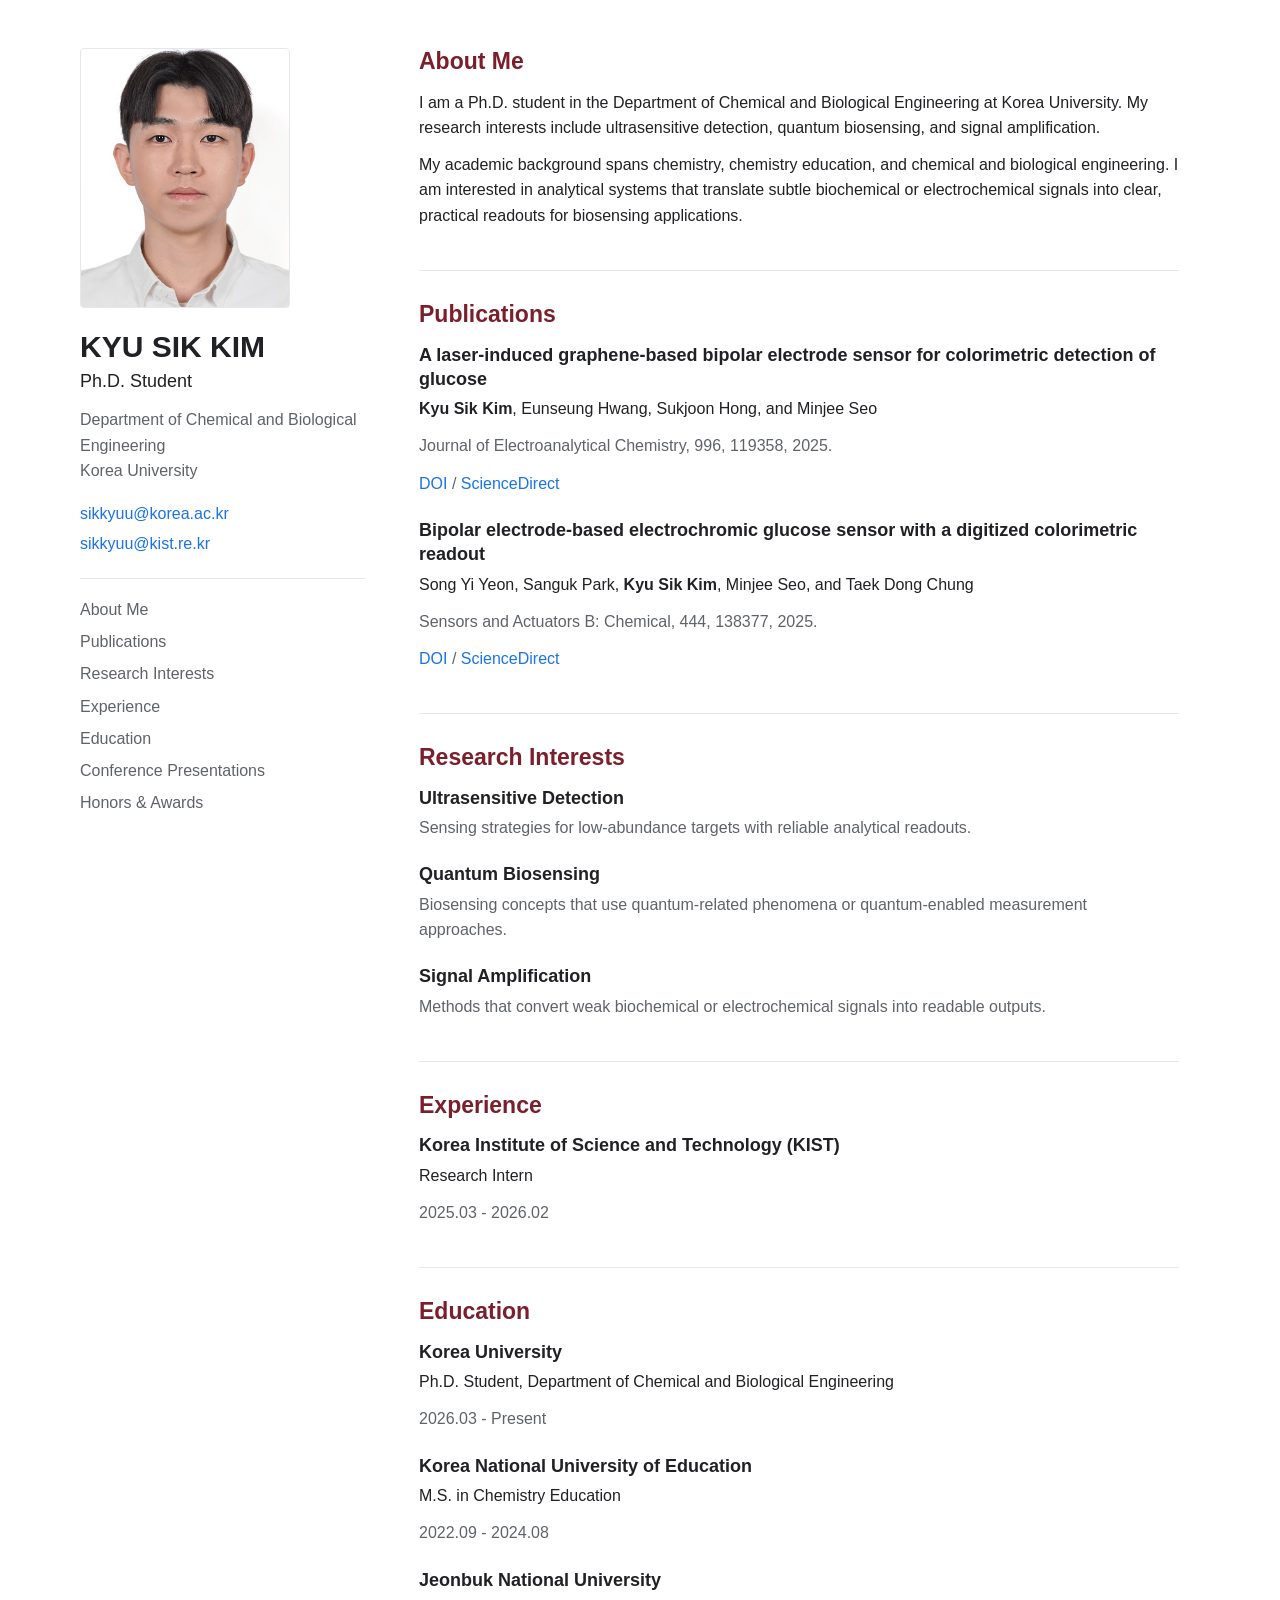
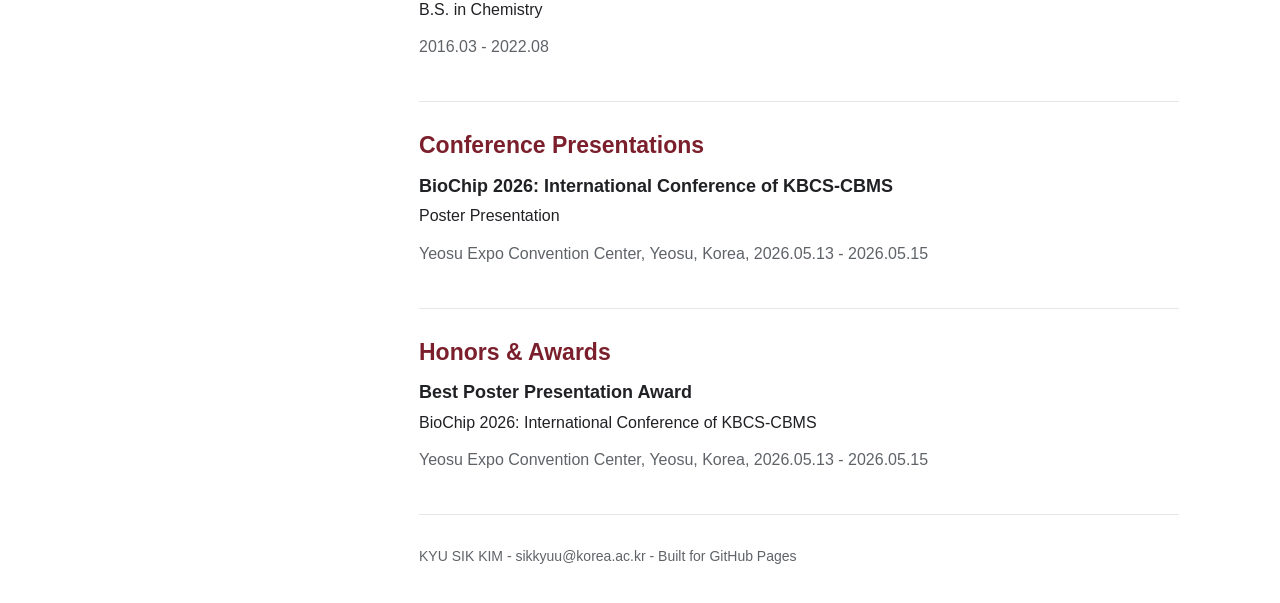
==== index.html @ 579c2876 "Promote conference name heading" ====
﻿<!doctype html>
<html lang="en">
  <head>
    <meta charset="utf-8" />
    <meta name="viewport" content="width=device-width, initial-scale=1" />
    <title>KYU SIK KIM | Academic Homepage</title>
    <meta
      name="description"
      content="Academic homepage of KYU SIK KIM, a Ph.D. student at Korea University working on ultrasensitive detection, quantum biosensing, and signal amplification."
    />
    <link rel="stylesheet" href="styles.css" />
  </head>
  <body>
    <main class="page-shell">
      <aside class="profile-sidebar" aria-label="Profile">
        <img class="profile-photo" src="assets/kyu-sik-kim.jpg?v=20260728" alt="KYU SIK KIM profile photo" />
        <h1>KYU SIK KIM</h1>
        <p class="role">Ph.D. Student</p>
        <p class="affiliation">Department of Chemical and Biological Engineering<br />Korea University</p>

        <div class="contact-links">
          <a href="mailto:sikkyuu@korea.ac.kr">sikkyuu@korea.ac.kr</a>
          <a href="mailto:sikkyuu@kist.re.kr">sikkyuu@kist.re.kr</a>
        </div>

        <nav class="sidebar-nav" aria-label="Section navigation">
          <a href="#about">About Me</a>
          <a href="#publications">Publications</a>
          <a href="#research">Research Interests</a>
          <a href="#experience">Experience</a>
          <a href="#education">Education</a>
          <a href="#presentations">Conference Presentations</a>
          <a href="#awards">Honors & Awards</a>
        </nav>
      </aside>

      <section class="content-column">
        <section class="content-section" id="about">
          <h2>About Me</h2>
          <p>
            I am a Ph.D. student in the Department of Chemical and Biological
            Engineering at Korea University. My research interests include
            ultrasensitive detection, quantum biosensing, and signal amplification.
          </p>
          <p>
            My academic background spans chemistry, chemistry education, and chemical
            and biological engineering. I am interested in analytical systems that
            translate subtle biochemical or electrochemical signals into clear,
            practical readouts for biosensing applications.
          </p>
        </section>

        <section class="content-section" id="publications">
          <h2>Publications</h2>

          <article class="entry">
            <h3>A laser-induced graphene-based bipolar electrode sensor for colorimetric detection of glucose</h3>
            <p class="meta"><strong>Kyu Sik Kim</strong>, Eunseung Hwang, Sukjoon Hong, and Minjee Seo</p>
            <p class="description">Journal of Electroanalytical Chemistry, 996, 119358, 2025.</p>
            <p class="description"><a href="https://doi.org/10.1016/j.jelechem.2025.119358">DOI</a> / <a href="https://www.sciencedirect.com/science/article/pii/S1572665725004321">ScienceDirect</a></p>
          </article>

          <article class="entry">
            <h3>Bipolar electrode-based electrochromic glucose sensor with a digitized colorimetric readout</h3>
            <p class="meta">Song Yi Yeon, Sanguk Park, <strong>Kyu Sik Kim</strong>, Minjee Seo, and Taek Dong Chung</p>
            <p class="description">Sensors and Actuators B: Chemical, 444, 138377, 2025.</p>
            <p class="description"><a href="https://doi.org/10.1016/j.snb.2025.138377">DOI</a> / <a href="https://www.sciencedirect.com/science/article/pii/S0925400525011530">ScienceDirect</a></p>
          </article>
        </section>

        <section class="content-section" id="research">
          <h2>Research Interests</h2>
          <article class="entry research-entry">
            <h3>Ultrasensitive Detection</h3>
            <p class="description">Sensing strategies for low-abundance targets with reliable analytical readouts.</p>
          </article>
          <article class="entry research-entry">
            <h3>Quantum Biosensing</h3>
            <p class="description">Biosensing concepts that use quantum-related phenomena or quantum-enabled measurement approaches.</p>
          </article>
          <article class="entry research-entry">
            <h3>Signal Amplification</h3>
            <p class="description">Methods that convert weak biochemical or electrochemical signals into readable outputs.</p>
          </article>
        </section>

        <section class="content-section" id="experience">
          <h2>Experience</h2>
          <article class="entry">
            <h3>Korea Institute of Science and Technology (KIST)</h3>
            <p class="meta">Research Intern</p>
            <p class="description">2025.03 - 2026.02</p>
          </article>
        </section>

        <section class="content-section" id="education">
          <h2>Education</h2>
          <article class="entry">
            <h3>Korea University</h3>
            <p class="meta">Ph.D. Student, Department of Chemical and Biological Engineering</p>
            <p class="description">2026.03 - Present</p>
          </article>
          <article class="entry">
            <h3>Korea National University of Education</h3>
            <p class="meta">M.S. in Chemistry Education</p>
            <p class="description">2022.09 - 2024.08</p>
          </article>
          <article class="entry">
            <h3>Jeonbuk National University</h3>
            <p class="meta">B.S. in Chemistry</p>
            <p class="description">2016.03 - 2022.08</p>
          </article>
        </section>

        <section class="content-section" id="presentations">
          <h2>Conference Presentations</h2>
          <article class="entry">
            <h3>BioChip 2026: International Conference of KBCS-CBMS</h3>
            <p class="meta">Poster Presentation</p>
            <p class="description">Yeosu Expo Convention Center, Yeosu, Korea, 2026.05.13 - 2026.05.15</p>
          </article>
        </section>

        <section class="content-section" id="awards">
          <h2>Honors & Awards</h2>
          <article class="entry">
            <h3>Best Poster Presentation Award</h3>
            <p class="meta">BioChip 2026: International Conference of KBCS-CBMS</p>
            <p class="description">Yeosu Expo Convention Center, Yeosu, Korea, 2026.05.13 - 2026.05.15</p>
          </article>
        </section>

        <footer class="site-footer">
          <p>KYU SIK KIM - sikkyuu@korea.ac.kr - Built for GitHub Pages</p>
        </footer>
      </section>
    </main>
  </body>
</html>
---- styles.css ----
﻿:root {
  color-scheme: light;
  --ink: #202124;
  --muted: #5f6368;
  --link: #1a73e8;
  --paper: #ffffff;
  --soft: #f7f8fa;
  --line: #e5e7eb;
  --accent: #7a1f2b;
}

* {
  box-sizing: border-box;
}

html {
  scroll-behavior: smooth;
}

body {
  margin: 0;
  background: var(--paper);
  color: var(--ink);
  font-family: Arial, Helvetica, sans-serif;
  font-size: 16px;
  line-height: 1.58;
}

a {
  color: var(--link);
  text-decoration: none;
}

a:hover {
  text-decoration: underline;
}

.page-shell {
  display: grid;
  grid-template-columns: 285px minmax(0, 760px);
  gap: 54px;
  width: min(1120px, calc(100% - 40px));
  margin: 0 auto;
  padding: 48px 0 36px;
}

.profile-sidebar {
  position: sticky;
  top: 28px;
  align-self: start;
  color: var(--muted);
}

.profile-photo {
  display: grid;
  width: 210px;
  height: 260px;
  place-items: center;
  margin-bottom: 22px;
  overflow: hidden;
  border: 1px solid var(--line);
  border-radius: 4px;
  background: linear-gradient(135deg, #f4f5f7, #ebeef2);
}

.profile-photo span {
  display: grid;
  width: 88px;
  height: 88px;
  place-items: center;
  border-radius: 999px;
  background: var(--accent);
  color: #ffffff;
  font-size: 24px;
  font-weight: 700;
}

h1,
h2,
h3,
p {
  margin-top: 0;
}

h1 {
  margin-bottom: 4px;
  color: var(--ink);
  font-size: 30px;
  line-height: 1.1;
  letter-spacing: 0;
}

.role {
  margin-bottom: 12px;
  color: var(--ink);
  font-size: 18px;
}

.affiliation {
  margin-bottom: 18px;
}

.contact-links {
  display: grid;
  gap: 4px;
  margin-bottom: 22px;
  word-break: break-word;
}

.sidebar-nav {
  display: grid;
  gap: 7px;
  padding-top: 18px;
  border-top: 1px solid var(--line);
}

.sidebar-nav a {
  color: var(--muted);
}

.sidebar-nav a:hover {
  color: var(--link);
}

.content-column {
  min-width: 0;
}

.content-section {
  padding-bottom: 30px;
  margin-bottom: 30px;
  border-bottom: 1px solid var(--line);
}

.content-section h2 {
  margin-bottom: 14px;
  color: var(--accent);
  font-size: 23px;
  line-height: 1.2;
}

.content-section p {
  margin-bottom: 12px;
}

.entry {
  margin-bottom: 22px;
}

.entry:last-child {
  margin-bottom: 0;
}

.entry h3 {
  margin-bottom: 5px;
  color: var(--ink);
  font-size: 18px;
  line-height: 1.35;
}

.meta {
  margin-bottom: 2px;
  color: var(--ink);
}

.description {
  color: var(--muted);
}

.plain-list {
  display: grid;
  gap: 10px;
  padding-left: 20px;
  margin: 0;
}

.plain-list li {
  padding-left: 2px;
}

.site-footer {
  color: var(--muted);
  font-size: 14px;
}

.site-footer p {
  margin: 0;
}

@media (max-width: 820px) {
  .page-shell {
    grid-template-columns: 1fr;
    gap: 28px;
    padding-top: 28px;
  }

  .profile-sidebar {
    position: static;
    display: grid;
    grid-template-columns: 140px minmax(0, 1fr);
    column-gap: 22px;
    align-items: start;
  }

  .profile-photo {
    grid-row: span 5;
    width: 140px;
    height: 174px;
    margin-bottom: 0;
  }

  .profile-photo span {
    width: 64px;
    height: 64px;
    font-size: 18px;
  }

  .sidebar-nav {
    grid-column: 1 / -1;
    display: flex;
    flex-wrap: wrap;
    gap: 8px 14px;
    margin-top: 18px;
  }
}

@media (max-width: 520px) {
  .page-shell {
    width: min(100% - 28px, 1120px);
  }

  .profile-sidebar {
    grid-template-columns: 1fr;
  }

  .profile-photo {
    width: 170px;
    height: 210px;
    margin-bottom: 18px;
  }

  h1 {
    font-size: 28px;
  }
}

img.profile-photo {
  display: block;
  object-fit: cover;
  object-position: center top;
}
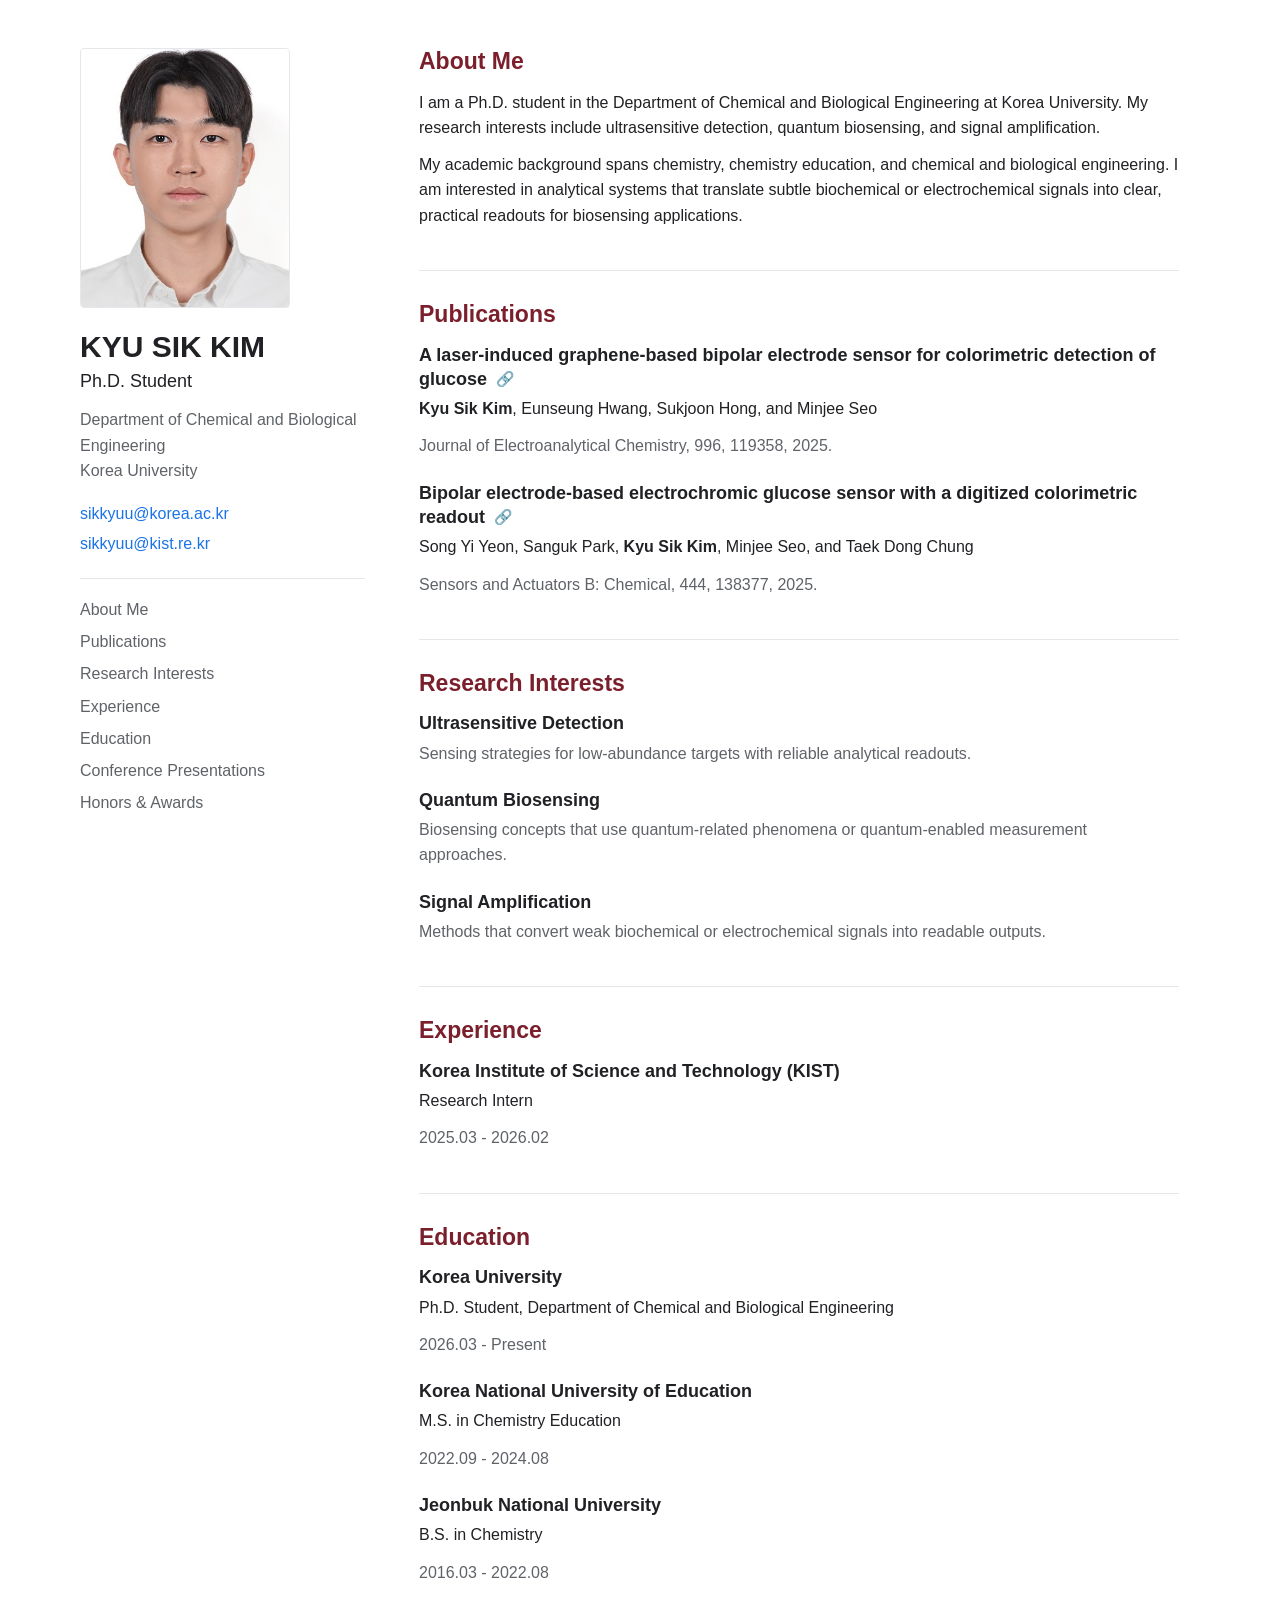
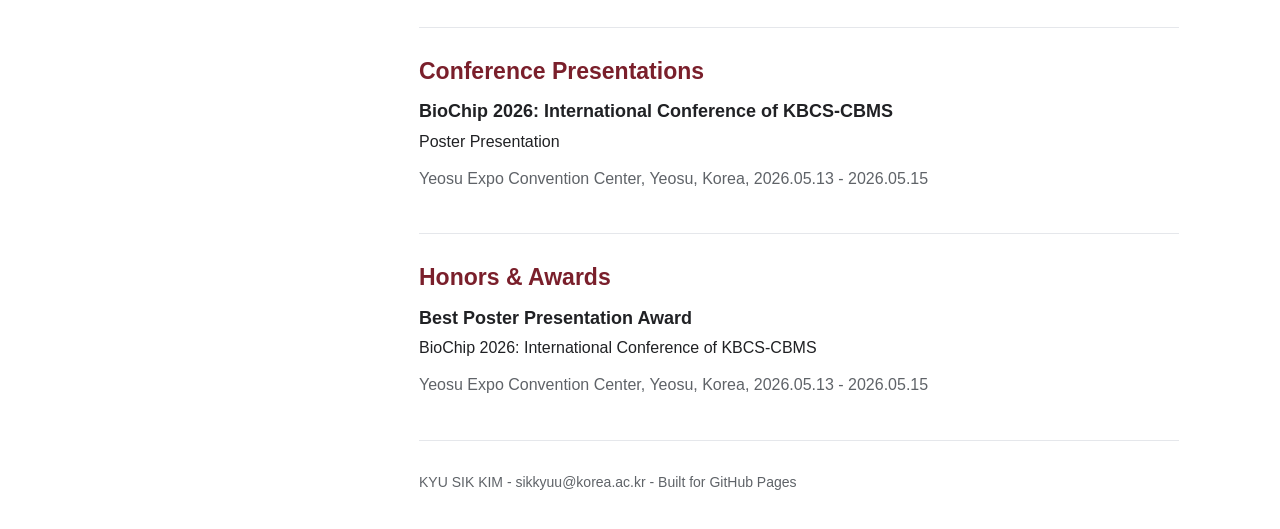
==== commit db639f5c: "Move DOI links to publication titles" ====
--- a/index.html
+++ b/index.html
@@ -54,17 +54,15 @@
           <h2>Publications</h2>
 
           <article class="entry">
-            <h3>A laser-induced graphene-based bipolar electrode sensor for colorimetric detection of glucose</h3>
+            <h3>A laser-induced graphene-based bipolar electrode sensor for colorimetric detection of glucose <a class="doi-link" href="https://doi.org/10.1016/j.jelechem.2025.119358" aria-label="DOI for laser-induced graphene-based bipolar electrode sensor">🔗</a></h3>
             <p class="meta"><strong>Kyu Sik Kim</strong>, Eunseung Hwang, Sukjoon Hong, and Minjee Seo</p>
-            <p class="description">Journal of Electroanalytical Chemistry, 996, 119358, 2025.</p>
-            <p class="description"><a href="https://doi.org/10.1016/j.jelechem.2025.119358">DOI</a> / <a href="https://www.sciencedirect.com/science/article/pii/S1572665725004321">ScienceDirect</a></p>
+            <p class="description">Journal of Electroanalytical Chemistry, 996, 119358, 2025.</p>
           </article>
 
           <article class="entry">
-            <h3>Bipolar electrode-based electrochromic glucose sensor with a digitized colorimetric readout</h3>
+            <h3>Bipolar electrode-based electrochromic glucose sensor with a digitized colorimetric readout <a class="doi-link" href="https://doi.org/10.1016/j.snb.2025.138377" aria-label="DOI for bipolar electrode-based electrochromic glucose sensor">🔗</a></h3>
             <p class="meta">Song Yi Yeon, Sanguk Park, <strong>Kyu Sik Kim</strong>, Minjee Seo, and Taek Dong Chung</p>
-            <p class="description">Sensors and Actuators B: Chemical, 444, 138377, 2025.</p>
-            <p class="description"><a href="https://doi.org/10.1016/j.snb.2025.138377">DOI</a> / <a href="https://www.sciencedirect.com/science/article/pii/S0925400525011530">ScienceDirect</a></p>
+            <p class="description">Sensors and Actuators B: Chemical, 444, 138377, 2025.</p>
           </article>
         </section>
 
@@ -138,4 +136,3 @@
   </body>
 </html>
 
-
--- a/styles.css
+++ b/styles.css
@@ -249,3 +249,15 @@
   object-fit: cover;
   object-position: center top;
 }
+
+.doi-link {
+  display: inline-block;
+  margin-left: 4px;
+  color: var(--link);
+  font-size: 0.82em;
+  vertical-align: 0.06em;
+}
+
+.doi-link:hover {
+  text-decoration: none;
+}
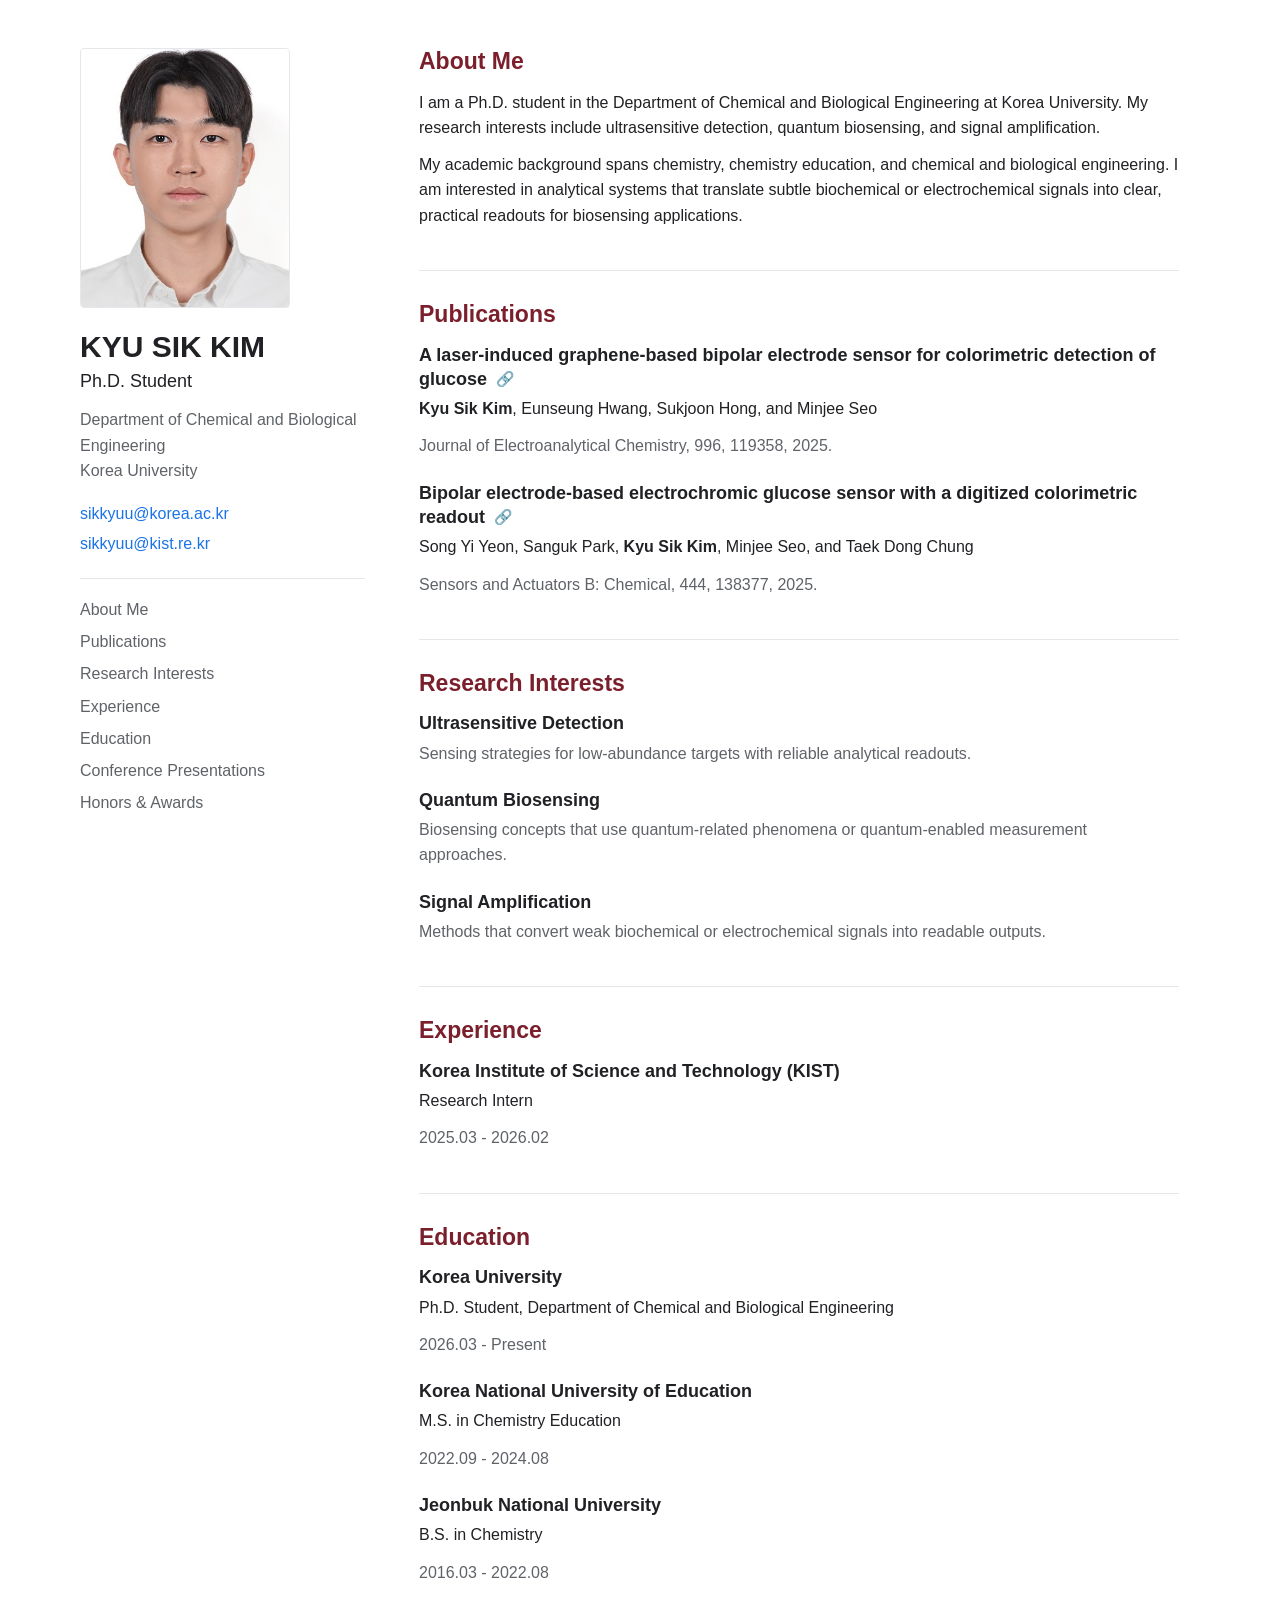
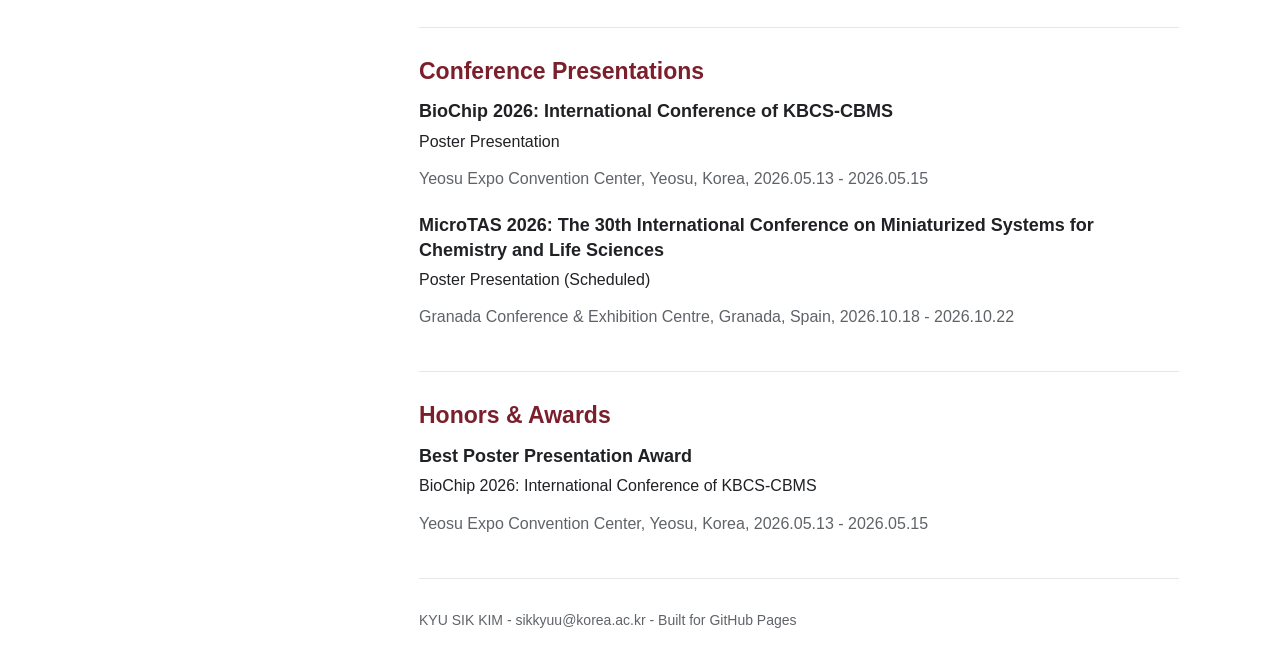
==== commit 218a2059: "Add scheduled MicroTAS presentation" ====
--- a/index.html
+++ b/index.html
@@ -117,6 +117,11 @@
             <p class="meta">Poster Presentation</p>
             <p class="description">Yeosu Expo Convention Center, Yeosu, Korea, 2026.05.13 - 2026.05.15</p>
           </article>
+          <article class="entry">
+            <h3>MicroTAS 2026: The 30th International Conference on Miniaturized Systems for Chemistry and Life Sciences</h3>
+            <p class="meta">Poster Presentation (Scheduled)</p>
+            <p class="description">Granada Conference & Exhibition Centre, Granada, Spain, 2026.10.18 - 2026.10.22</p>
+          </article>
         </section>
 
         <section class="content-section" id="awards">
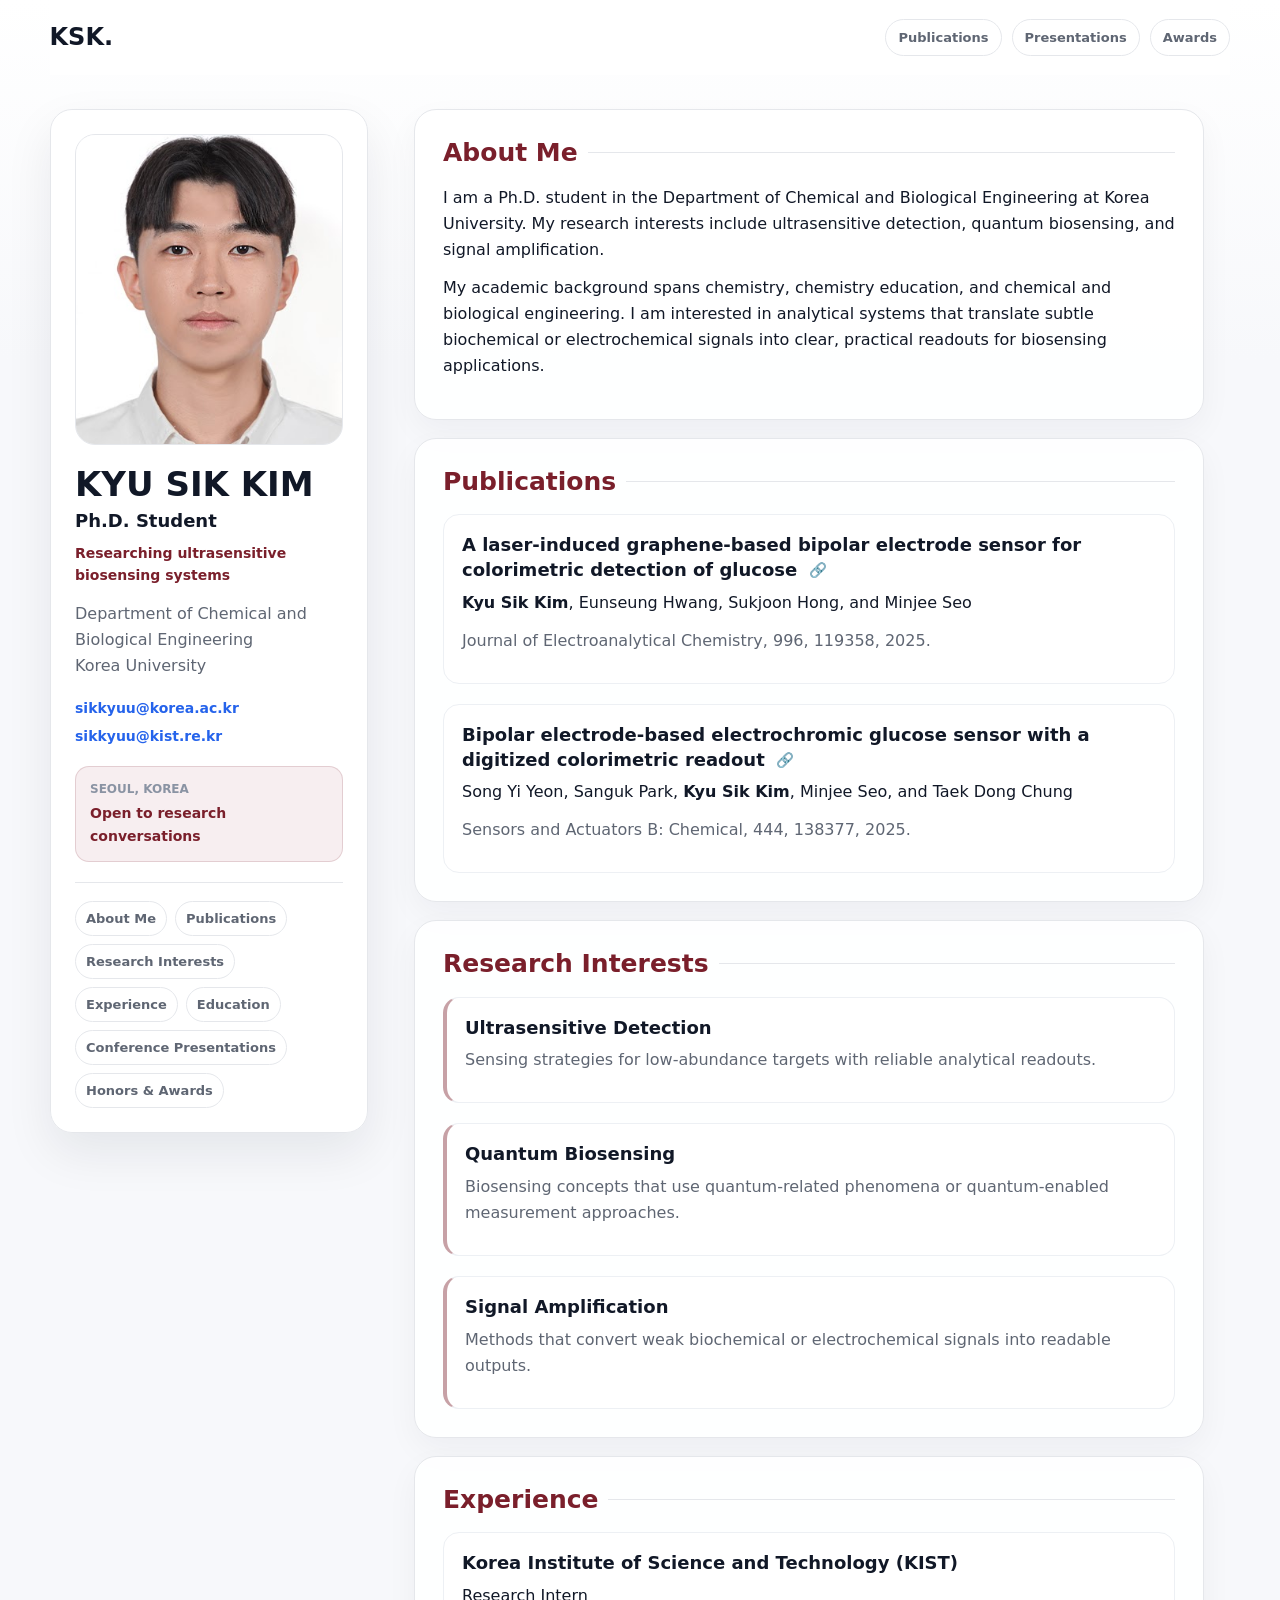
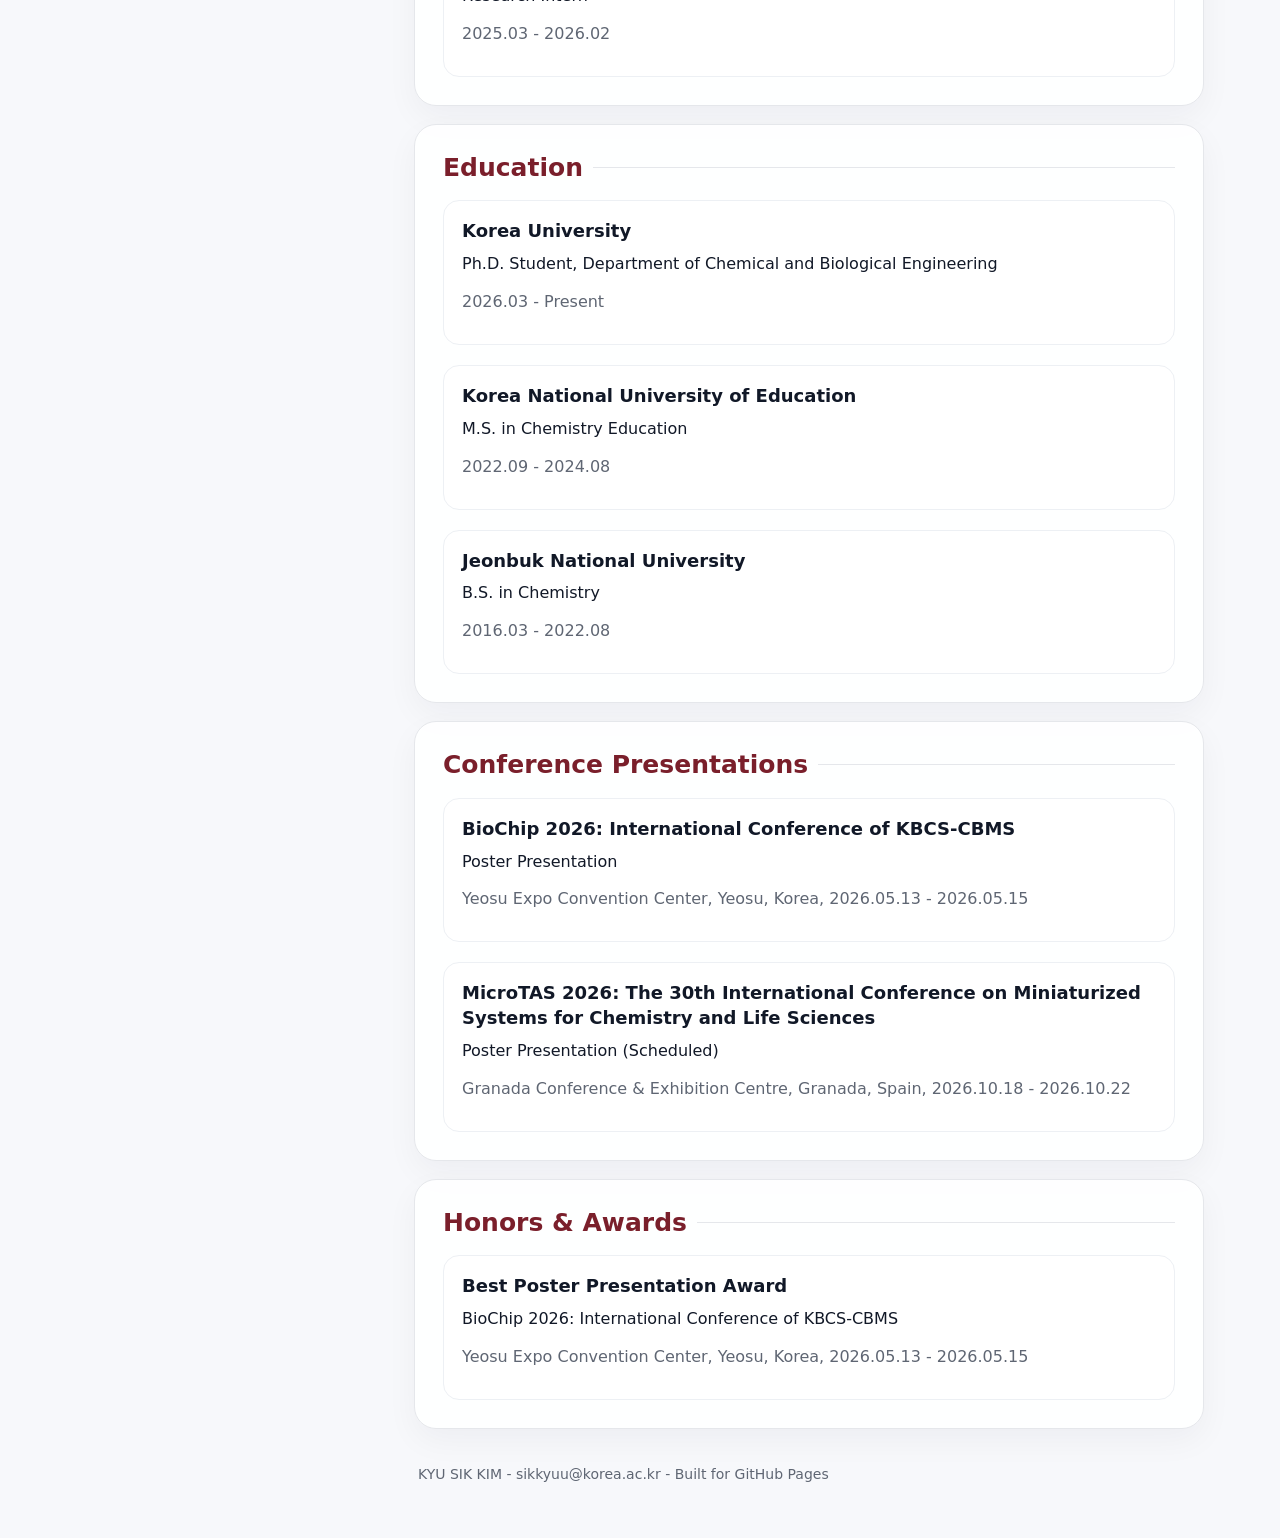
==== commit 23813825: "Refresh academic homepage design" ====
--- a/index.html
+++ b/index.html
@@ -10,19 +10,34 @@
     />
     <link rel="stylesheet" href="styles.css" />
   </head>
-  <body>
+  <body>
+    <header class="site-topbar">
+      <a class="topbrand" href="#about">KSK.</a>
+      <nav class="topnav" aria-label="Top navigation">
+        <a href="#publications">Publications</a>
+        <a href="#presentations">Presentations</a>
+        <a href="#awards">Awards</a>
+      </nav>
+    </header>
+
     <main class="page-shell">
       <aside class="profile-sidebar" aria-label="Profile">
         <img class="profile-photo" src="assets/kyu-sik-kim.jpg?v=20260728" alt="KYU SIK KIM profile photo" />
         <h1>KYU SIK KIM</h1>
-        <p class="role">Ph.D. Student</p>
+        <p class="role">Ph.D. Student</p>
+        <p class="tagline">Researching ultrasensitive biosensing systems</p>
         <p class="affiliation">Department of Chemical and Biological Engineering<br />Korea University</p>
 
         <div class="contact-links">
           <a href="mailto:sikkyuu@korea.ac.kr">sikkyuu@korea.ac.kr</a>
           <a href="mailto:sikkyuu@kist.re.kr">sikkyuu@kist.re.kr</a>
-        </div>
-
+        </div>
+
+        <div class="profile-status">
+          <span>Seoul, Korea</span>
+          <strong>Open to research conversations</strong>
+        </div>
+
         <nav class="sidebar-nav" aria-label="Section navigation">
           <a href="#about">About Me</a>
           <a href="#publications">Publications</a>
@@ -140,4 +155,3 @@
     </main>
   </body>
 </html>
-
--- a/styles.css
+++ b/styles.css
@@ -1,12 +1,15 @@
 ﻿:root {
   color-scheme: light;
-  --ink: #202124;
-  --muted: #5f6368;
-  --link: #1a73e8;
-  --paper: #ffffff;
-  --soft: #f7f8fa;
+  --ink: #111827;
+  --muted: #5f6673;
+  --subtle: #8a93a3;
+  --link: #2563eb;
+  --paper: #f7f8fb;
+  --surface: #ffffff;
   --line: #e5e7eb;
   --accent: #7a1f2b;
+  --accent-soft: #f7eef0;
+  --shadow: 0 20px 48px rgba(17, 24, 39, 0.08);
 }
 
 * {
@@ -19,11 +22,13 @@
 
 body {
   margin: 0;
-  background: var(--paper);
-  color: var(--ink);
-  font-family: Arial, Helvetica, sans-serif;
+  background:
+    linear-gradient(180deg, #ffffff 0, var(--paper) 360px),
+    var(--paper);
+  color: var(--ink);
+  font-family: Inter, ui-sans-serif, system-ui, -apple-system, BlinkMacSystemFont, "Segoe UI", Arial, sans-serif;
   font-size: 16px;
-  line-height: 1.58;
+  line-height: 1.62;
 }
 
 a {
@@ -35,44 +40,91 @@
   text-decoration: underline;
 }
 
+.site-topbar {
+  position: sticky;
+  top: 0;
+  z-index: 30;
+  display: flex;
+  align-items: center;
+  justify-content: space-between;
+  width: min(1180px, calc(100% - 44px));
+  margin: 0 auto;
+  padding: 18px 0;
+  background: rgba(255, 255, 255, 0.82);
+  backdrop-filter: blur(16px);
+}
+
+.topbrand {
+  color: var(--ink);
+  font-size: 24px;
+  font-weight: 850;
+  letter-spacing: 0;
+}
+
+.topbrand:hover {
+  text-decoration: none;
+}
+
+.topnav {
+  display: flex;
+  flex-wrap: wrap;
+  gap: 10px;
+  justify-content: flex-end;
+}
+
+.topnav a,
+.sidebar-nav a {
+  border: 1px solid var(--line);
+  border-radius: 999px;
+  background: rgba(255, 255, 255, 0.78);
+  color: var(--muted);
+  font-size: 13px;
+  font-weight: 700;
+}
+
+.topnav a {
+  padding: 7px 12px;
+}
+
+.topnav a:hover,
+.sidebar-nav a:hover {
+  border-color: rgba(122, 31, 43, 0.28);
+  color: var(--accent);
+  text-decoration: none;
+}
+
 .page-shell {
   display: grid;
-  grid-template-columns: 285px minmax(0, 760px);
-  gap: 54px;
-  width: min(1120px, calc(100% - 40px));
+  grid-template-columns: 318px minmax(0, 790px);
+  gap: 46px;
+  width: min(1180px, calc(100% - 44px));
   margin: 0 auto;
-  padding: 48px 0 36px;
+  padding: 34px 0 52px;
 }
 
 .profile-sidebar {
   position: sticky;
-  top: 28px;
+  top: 82px;
   align-self: start;
+  padding: 24px;
+  border: 1px solid var(--line);
+  border-radius: 22px;
+  background: rgba(255, 255, 255, 0.92);
+  box-shadow: var(--shadow);
   color: var(--muted);
 }
 
 .profile-photo {
-  display: grid;
-  width: 210px;
-  height: 260px;
-  place-items: center;
+  display: block;
+  width: 100%;
+  aspect-ratio: 1 / 1.16;
   margin-bottom: 22px;
   overflow: hidden;
   border: 1px solid var(--line);
-  border-radius: 4px;
+  border-radius: 20px;
   background: linear-gradient(135deg, #f4f5f7, #ebeef2);
-}
-
-.profile-photo span {
-  display: grid;
-  width: 88px;
-  height: 88px;
-  place-items: center;
-  border-radius: 999px;
-  background: var(--accent);
-  color: #ffffff;
-  font-size: 24px;
-  font-weight: 700;
+  object-fit: cover;
+  object-position: center top;
 }
 
 h1,
@@ -85,15 +137,23 @@
 h1 {
   margin-bottom: 4px;
   color: var(--ink);
-  font-size: 30px;
-  line-height: 1.1;
+  font-size: 34px;
+  line-height: 1.05;
   letter-spacing: 0;
 }
 
 .role {
-  margin-bottom: 12px;
+  margin-bottom: 6px;
   color: var(--ink);
   font-size: 18px;
+  font-weight: 750;
+}
+
+.tagline {
+  margin-bottom: 14px;
+  color: var(--accent);
+  font-size: 14px;
+  font-weight: 760;
 }
 
 .affiliation {
@@ -102,24 +162,48 @@
 
 .contact-links {
   display: grid;
-  gap: 4px;
-  margin-bottom: 22px;
+  gap: 6px;
+  margin-bottom: 18px;
   word-break: break-word;
 }
 
+.contact-links a {
+  font-size: 14px;
+  font-weight: 650;
+}
+
+.profile-status {
+  display: grid;
+  gap: 3px;
+  margin-bottom: 20px;
+  padding: 13px 14px;
+  border: 1px solid rgba(122, 31, 43, 0.16);
+  border-radius: 14px;
+  background: var(--accent-soft);
+}
+
+.profile-status span {
+  color: var(--subtle);
+  font-size: 12px;
+  font-weight: 760;
+  text-transform: uppercase;
+}
+
+.profile-status strong {
+  color: var(--accent);
+  font-size: 14px;
+}
+
 .sidebar-nav {
-  display: grid;
-  gap: 7px;
+  display: flex;
+  flex-wrap: wrap;
+  gap: 8px;
   padding-top: 18px;
   border-top: 1px solid var(--line);
 }
 
 .sidebar-nav a {
-  color: var(--muted);
-}
-
-.sidebar-nav a:hover {
-  color: var(--link);
+  padding: 6px 10px;
 }
 
 .content-column {
@@ -127,16 +211,29 @@
 }
 
 .content-section {
-  padding-bottom: 30px;
-  margin-bottom: 30px;
-  border-bottom: 1px solid var(--line);
+  margin-bottom: 18px;
+  padding: 28px;
+  border: 1px solid var(--line);
+  border-radius: 22px;
+  background: rgba(255, 255, 255, 0.94);
+  box-shadow: 0 12px 32px rgba(17, 24, 39, 0.045);
 }
 
 .content-section h2 {
-  margin-bottom: 14px;
+  display: flex;
+  align-items: center;
+  gap: 10px;
+  margin-bottom: 18px;
   color: var(--accent);
-  font-size: 23px;
-  line-height: 1.2;
+  font-size: 25px;
+  line-height: 1.18;
+}
+
+.content-section h2::after {
+  content: "";
+  height: 1px;
+  flex: 1;
+  background: var(--line);
 }
 
 .content-section p {
@@ -144,7 +241,11 @@
 }
 
 .entry {
-  margin-bottom: 22px;
+  margin-bottom: 20px;
+  padding: 18px 18px 17px;
+  border: 1px solid #edf0f4;
+  border-radius: 16px;
+  background: #ffffff;
 }
 
 .entry:last-child {
@@ -152,33 +253,28 @@
 }
 
 .entry h3 {
-  margin-bottom: 5px;
+  margin-bottom: 7px;
   color: var(--ink);
   font-size: 18px;
-  line-height: 1.35;
+  line-height: 1.38;
 }
 
 .meta {
-  margin-bottom: 2px;
-  color: var(--ink);
+  margin-bottom: 4px;
+  color: var(--ink);
+  font-weight: 520;
 }
 
 .description {
   color: var(--muted);
 }
 
-.plain-list {
-  display: grid;
-  gap: 10px;
-  padding-left: 20px;
-  margin: 0;
-}
-
-.plain-list li {
-  padding-left: 2px;
+.research-entry {
+  border-left: 4px solid rgba(122, 31, 43, 0.42);
 }
 
 .site-footer {
+  padding: 16px 4px 0;
   color: var(--muted);
   font-size: 14px;
 }
@@ -187,77 +283,61 @@
   margin: 0;
 }
 
-@media (max-width: 820px) {
+.doi-link {
+  display: inline-block;
+  margin-left: 5px;
+  color: var(--link);
+  font-size: 0.8em;
+  vertical-align: 0.06em;
+}
+
+.doi-link:hover {
+  text-decoration: none;
+}
+
+@media (max-width: 900px) {
+  .site-topbar {
+    position: static;
+  }
+
   .page-shell {
     grid-template-columns: 1fr;
-    gap: 28px;
-    padding-top: 28px;
+    gap: 22px;
+    padding-top: 12px;
   }
 
   .profile-sidebar {
     position: static;
-    display: grid;
-    grid-template-columns: 140px minmax(0, 1fr);
-    column-gap: 22px;
-    align-items: start;
   }
 
   .profile-photo {
-    grid-row: span 5;
-    width: 140px;
-    height: 174px;
-    margin-bottom: 0;
-  }
-
-  .profile-photo span {
-    width: 64px;
-    height: 64px;
-    font-size: 18px;
-  }
-
-  .sidebar-nav {
-    grid-column: 1 / -1;
-    display: flex;
-    flex-wrap: wrap;
-    gap: 8px 14px;
-    margin-top: 18px;
-  }
-}
-
-@media (max-width: 520px) {
+    width: min(230px, 100%);
+    aspect-ratio: 1 / 1.12;
+  }
+}
+
+@media (max-width: 560px) {
+  .site-topbar,
   .page-shell {
-    width: min(100% - 28px, 1120px);
-  }
-
+    width: min(100% - 28px, 1180px);
+  }
+
+  .site-topbar {
+    align-items: flex-start;
+    gap: 14px;
+  }
+
+  .topnav {
+    gap: 7px;
+  }
+
+  .content-section,
   .profile-sidebar {
-    grid-template-columns: 1fr;
-  }
-
-  .profile-photo {
-    width: 170px;
-    height: 210px;
-    margin-bottom: 18px;
+    padding: 20px;
+    border-radius: 18px;
   }
 
   h1 {
-    font-size: 28px;
+    font-size: 30px;
   }
 }
-
-img.profile-photo {
-  display: block;
-  object-fit: cover;
-  object-position: center top;
-}
-
-.doi-link {
-  display: inline-block;
-  margin-left: 4px;
-  color: var(--link);
-  font-size: 0.82em;
-  vertical-align: 0.06em;
-}
-
-.doi-link:hover {
-  text-decoration: none;
-}
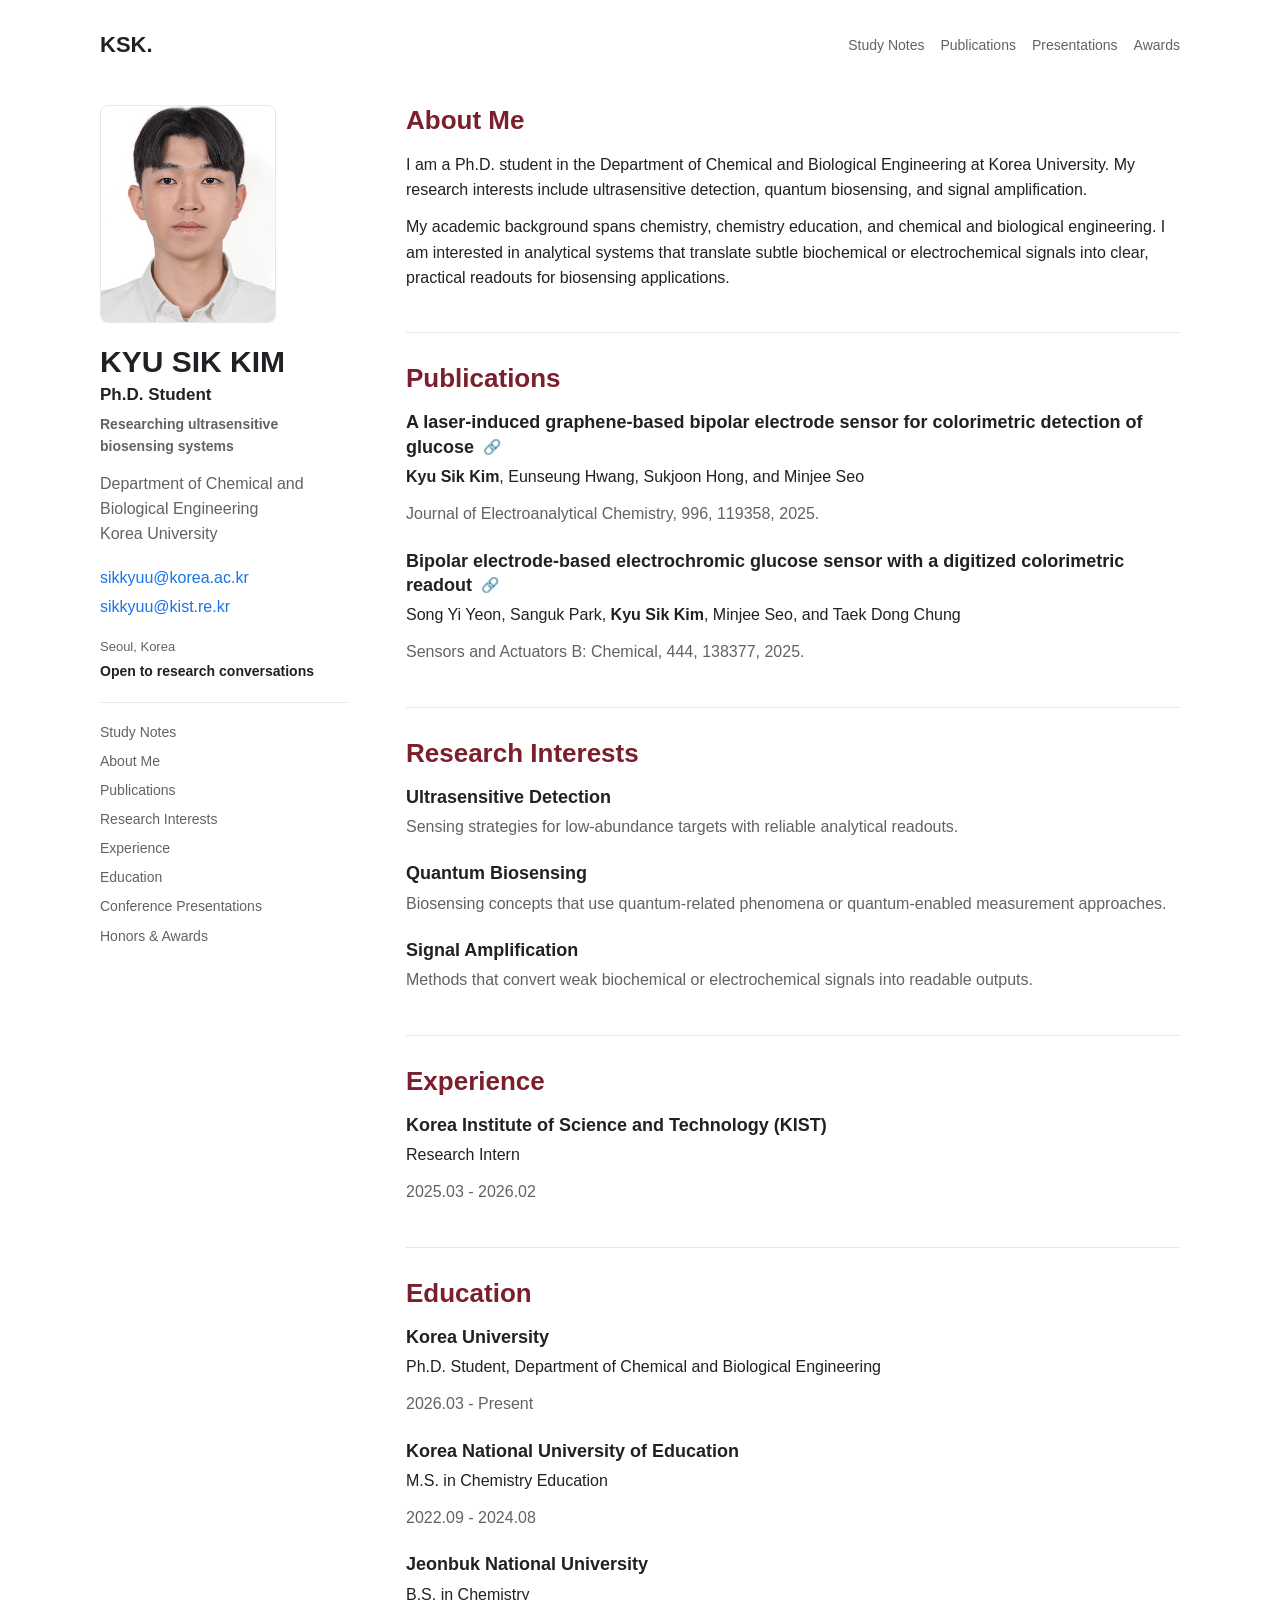
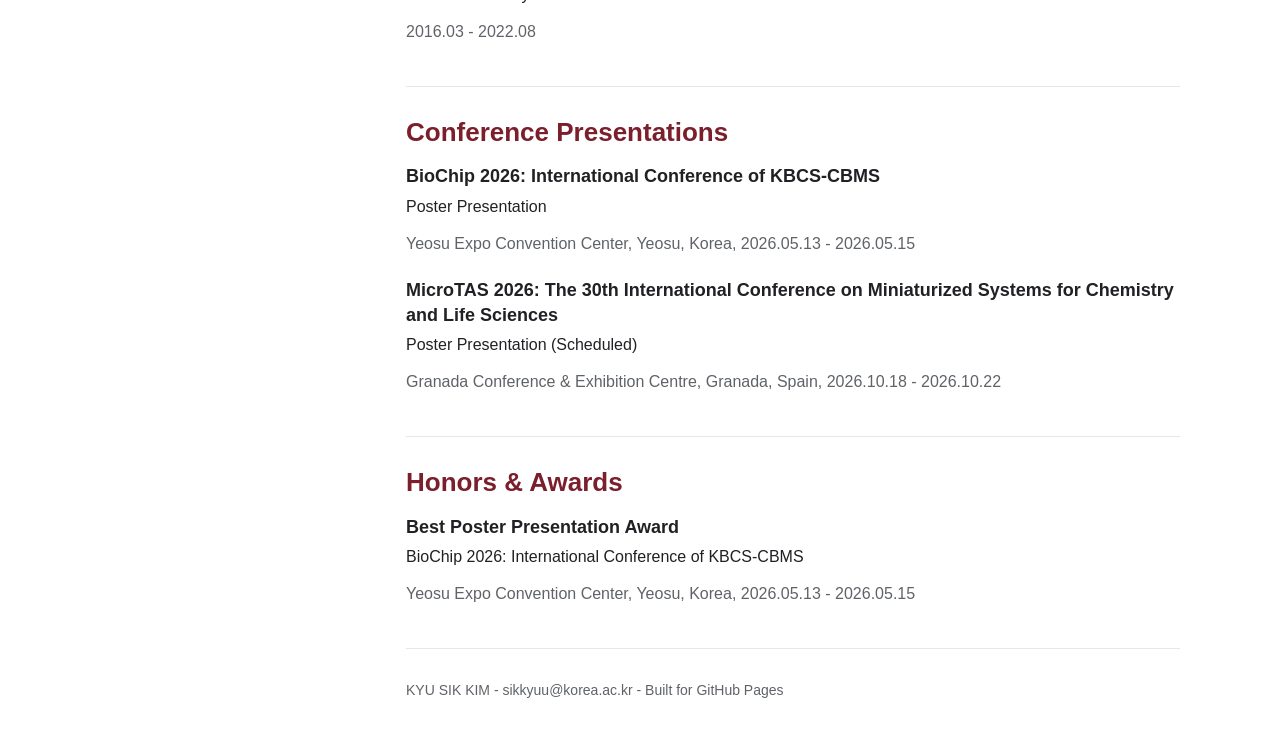
==== commit 4bd1cb6a: "Add study notes page" ====
--- a/index.html
+++ b/index.html
@@ -1,36 +1,37 @@
-﻿<!doctype html>
-<html lang="en">
-  <head>
-    <meta charset="utf-8" />
-    <meta name="viewport" content="width=device-width, initial-scale=1" />
-    <title>KYU SIK KIM | Academic Homepage</title>
-    <meta
-      name="description"
-      content="Academic homepage of KYU SIK KIM, a Ph.D. student at Korea University working on ultrasensitive detection, quantum biosensing, and signal amplification."
-    />
-    <link rel="stylesheet" href="styles.css" />
-  </head>
+﻿<!doctype html>
+<html lang="en">
+  <head>
+    <meta charset="utf-8" />
+    <meta name="viewport" content="width=device-width, initial-scale=1" />
+    <title>KYU SIK KIM | Academic Homepage</title>
+    <meta
+      name="description"
+      content="Academic homepage of KYU SIK KIM, a Ph.D. student at Korea University working on ultrasensitive detection, quantum biosensing, and signal amplification."
+    />
+    <link rel="stylesheet" href="styles.css" />
+  </head>
   <body>
     <header class="site-topbar">
       <a class="topbrand" href="#about">KSK.</a>
       <nav class="topnav" aria-label="Top navigation">
+        <a href="study/">Study Notes</a>
         <a href="#publications">Publications</a>
         <a href="#presentations">Presentations</a>
         <a href="#awards">Awards</a>
       </nav>
     </header>
 
-    <main class="page-shell">
-      <aside class="profile-sidebar" aria-label="Profile">
-        <img class="profile-photo" src="assets/kyu-sik-kim.jpg?v=20260728" alt="KYU SIK KIM profile photo" />
-        <h1>KYU SIK KIM</h1>
+    <main class="page-shell">
+      <aside class="profile-sidebar" aria-label="Profile">
+        <img class="profile-photo" src="assets/kyu-sik-kim.jpg?v=20260728" alt="KYU SIK KIM profile photo" />
+        <h1>KYU SIK KIM</h1>
         <p class="role">Ph.D. Student</p>
         <p class="tagline">Researching ultrasensitive biosensing systems</p>
-        <p class="affiliation">Department of Chemical and Biological Engineering<br />Korea University</p>
-
-        <div class="contact-links">
-          <a href="mailto:sikkyuu@korea.ac.kr">sikkyuu@korea.ac.kr</a>
-          <a href="mailto:sikkyuu@kist.re.kr">sikkyuu@kist.re.kr</a>
+        <p class="affiliation">Department of Chemical and Biological Engineering<br />Korea University</p>
+
+        <div class="contact-links">
+          <a href="mailto:sikkyuu@korea.ac.kr">sikkyuu@korea.ac.kr</a>
+          <a href="mailto:sikkyuu@kist.re.kr">sikkyuu@kist.re.kr</a>
         </div>
 
         <div class="profile-status">
@@ -38,120 +39,123 @@
           <strong>Open to research conversations</strong>
         </div>
 
-        <nav class="sidebar-nav" aria-label="Section navigation">
-          <a href="#about">About Me</a>
-          <a href="#publications">Publications</a>
-          <a href="#research">Research Interests</a>
-          <a href="#experience">Experience</a>
-          <a href="#education">Education</a>
-          <a href="#presentations">Conference Presentations</a>
-          <a href="#awards">Honors & Awards</a>
-        </nav>
-      </aside>
-
-      <section class="content-column">
-        <section class="content-section" id="about">
-          <h2>About Me</h2>
-          <p>
-            I am a Ph.D. student in the Department of Chemical and Biological
-            Engineering at Korea University. My research interests include
-            ultrasensitive detection, quantum biosensing, and signal amplification.
-          </p>
-          <p>
-            My academic background spans chemistry, chemistry education, and chemical
-            and biological engineering. I am interested in analytical systems that
-            translate subtle biochemical or electrochemical signals into clear,
-            practical readouts for biosensing applications.
-          </p>
-        </section>
-
-        <section class="content-section" id="publications">
-          <h2>Publications</h2>
-
-          <article class="entry">
-            <h3>A laser-induced graphene-based bipolar electrode sensor for colorimetric detection of glucose <a class="doi-link" href="https://doi.org/10.1016/j.jelechem.2025.119358" aria-label="DOI for laser-induced graphene-based bipolar electrode sensor">🔗</a></h3>
-            <p class="meta"><strong>Kyu Sik Kim</strong>, Eunseung Hwang, Sukjoon Hong, and Minjee Seo</p>
+        <nav class="sidebar-nav" aria-label="Section navigation">
+          <a href="study/">Study Notes</a>
+          <a href="#about">About Me</a>
+        <a href="#publications">Publications</a>
+          <a href="#research">Research Interests</a>
+          <a href="#experience">Experience</a>
+          <a href="#education">Education</a>
+          <a href="#presentations">Conference Presentations</a>
+          <a href="#awards">Honors & Awards</a>
+        </nav>
+      </aside>
+
+      <section class="content-column">
+        <section class="content-section" id="about">
+          <h2>About Me</h2>
+          <p>
+            I am a Ph.D. student in the Department of Chemical and Biological
+            Engineering at Korea University. My research interests include
+            ultrasensitive detection, quantum biosensing, and signal amplification.
+          </p>
+          <p>
+            My academic background spans chemistry, chemistry education, and chemical
+            and biological engineering. I am interested in analytical systems that
+            translate subtle biochemical or electrochemical signals into clear,
+            practical readouts for biosensing applications.
+          </p>
+        </section>
+
+        <section class="content-section" id="publications">
+          <h2>Publications</h2>
+
+          <article class="entry">
+            <h3>A laser-induced graphene-based bipolar electrode sensor for colorimetric detection of glucose <a class="doi-link" href="https://doi.org/10.1016/j.jelechem.2025.119358" aria-label="DOI for laser-induced graphene-based bipolar electrode sensor">🔗</a></h3>
+            <p class="meta"><strong>Kyu Sik Kim</strong>, Eunseung Hwang, Sukjoon Hong, and Minjee Seo</p>
             <p class="description">Journal of Electroanalytical Chemistry, 996, 119358, 2025.</p>
-          </article>
-
-          <article class="entry">
-            <h3>Bipolar electrode-based electrochromic glucose sensor with a digitized colorimetric readout <a class="doi-link" href="https://doi.org/10.1016/j.snb.2025.138377" aria-label="DOI for bipolar electrode-based electrochromic glucose sensor">🔗</a></h3>
-            <p class="meta">Song Yi Yeon, Sanguk Park, <strong>Kyu Sik Kim</strong>, Minjee Seo, and Taek Dong Chung</p>
+          </article>
+
+          <article class="entry">
+            <h3>Bipolar electrode-based electrochromic glucose sensor with a digitized colorimetric readout <a class="doi-link" href="https://doi.org/10.1016/j.snb.2025.138377" aria-label="DOI for bipolar electrode-based electrochromic glucose sensor">🔗</a></h3>
+            <p class="meta">Song Yi Yeon, Sanguk Park, <strong>Kyu Sik Kim</strong>, Minjee Seo, and Taek Dong Chung</p>
             <p class="description">Sensors and Actuators B: Chemical, 444, 138377, 2025.</p>
-          </article>
-        </section>
-
-        <section class="content-section" id="research">
-          <h2>Research Interests</h2>
-          <article class="entry research-entry">
-            <h3>Ultrasensitive Detection</h3>
-            <p class="description">Sensing strategies for low-abundance targets with reliable analytical readouts.</p>
-          </article>
-          <article class="entry research-entry">
-            <h3>Quantum Biosensing</h3>
-            <p class="description">Biosensing concepts that use quantum-related phenomena or quantum-enabled measurement approaches.</p>
-          </article>
-          <article class="entry research-entry">
-            <h3>Signal Amplification</h3>
-            <p class="description">Methods that convert weak biochemical or electrochemical signals into readable outputs.</p>
-          </article>
-        </section>
-
-        <section class="content-section" id="experience">
-          <h2>Experience</h2>
-          <article class="entry">
-            <h3>Korea Institute of Science and Technology (KIST)</h3>
-            <p class="meta">Research Intern</p>
-            <p class="description">2025.03 - 2026.02</p>
-          </article>
-        </section>
-
-        <section class="content-section" id="education">
-          <h2>Education</h2>
-          <article class="entry">
-            <h3>Korea University</h3>
-            <p class="meta">Ph.D. Student, Department of Chemical and Biological Engineering</p>
-            <p class="description">2026.03 - Present</p>
-          </article>
-          <article class="entry">
-            <h3>Korea National University of Education</h3>
-            <p class="meta">M.S. in Chemistry Education</p>
-            <p class="description">2022.09 - 2024.08</p>
-          </article>
-          <article class="entry">
-            <h3>Jeonbuk National University</h3>
-            <p class="meta">B.S. in Chemistry</p>
-            <p class="description">2016.03 - 2022.08</p>
-          </article>
-        </section>
-
-        <section class="content-section" id="presentations">
-          <h2>Conference Presentations</h2>
-          <article class="entry">
-            <h3>BioChip 2026: International Conference of KBCS-CBMS</h3>
-            <p class="meta">Poster Presentation</p>
-            <p class="description">Yeosu Expo Convention Center, Yeosu, Korea, 2026.05.13 - 2026.05.15</p>
-          </article>
-          <article class="entry">
-            <h3>MicroTAS 2026: The 30th International Conference on Miniaturized Systems for Chemistry and Life Sciences</h3>
-            <p class="meta">Poster Presentation (Scheduled)</p>
-            <p class="description">Granada Conference & Exhibition Centre, Granada, Spain, 2026.10.18 - 2026.10.22</p>
-          </article>
-        </section>
-
-        <section class="content-section" id="awards">
-          <h2>Honors & Awards</h2>
-          <article class="entry">
-            <h3>Best Poster Presentation Award</h3>
-            <p class="meta">BioChip 2026: International Conference of KBCS-CBMS</p>
-            <p class="description">Yeosu Expo Convention Center, Yeosu, Korea, 2026.05.13 - 2026.05.15</p>
-          </article>
-        </section>
-
-        <footer class="site-footer">
-          <p>KYU SIK KIM - sikkyuu@korea.ac.kr - Built for GitHub Pages</p>
-        </footer>
-      </section>
-    </main>
-  </body>
+          </article>
+        </section>
+
+        <section class="content-section" id="research">
+          <h2>Research Interests</h2>
+          <article class="entry research-entry">
+            <h3>Ultrasensitive Detection</h3>
+            <p class="description">Sensing strategies for low-abundance targets with reliable analytical readouts.</p>
+          </article>
+          <article class="entry research-entry">
+            <h3>Quantum Biosensing</h3>
+            <p class="description">Biosensing concepts that use quantum-related phenomena or quantum-enabled measurement approaches.</p>
+          </article>
+          <article class="entry research-entry">
+            <h3>Signal Amplification</h3>
+            <p class="description">Methods that convert weak biochemical or electrochemical signals into readable outputs.</p>
+          </article>
+        </section>
+
+        <section class="content-section" id="experience">
+          <h2>Experience</h2>
+          <article class="entry">
+            <h3>Korea Institute of Science and Technology (KIST)</h3>
+            <p class="meta">Research Intern</p>
+            <p class="description">2025.03 - 2026.02</p>
+          </article>
+        </section>
+
+        <section class="content-section" id="education">
+          <h2>Education</h2>
+          <article class="entry">
+            <h3>Korea University</h3>
+            <p class="meta">Ph.D. Student, Department of Chemical and Biological Engineering</p>
+            <p class="description">2026.03 - Present</p>
+          </article>
+          <article class="entry">
+            <h3>Korea National University of Education</h3>
+            <p class="meta">M.S. in Chemistry Education</p>
+            <p class="description">2022.09 - 2024.08</p>
+          </article>
+          <article class="entry">
+            <h3>Jeonbuk National University</h3>
+            <p class="meta">B.S. in Chemistry</p>
+            <p class="description">2016.03 - 2022.08</p>
+          </article>
+        </section>
+
+        <section class="content-section" id="presentations">
+          <h2>Conference Presentations</h2>
+          <article class="entry">
+            <h3>BioChip 2026: International Conference of KBCS-CBMS</h3>
+            <p class="meta">Poster Presentation</p>
+            <p class="description">Yeosu Expo Convention Center, Yeosu, Korea, 2026.05.13 - 2026.05.15</p>
+          </article>
+          <article class="entry">
+            <h3>MicroTAS 2026: The 30th International Conference on Miniaturized Systems for Chemistry and Life Sciences</h3>
+            <p class="meta">Poster Presentation (Scheduled)</p>
+            <p class="description">Granada Conference & Exhibition Centre, Granada, Spain, 2026.10.18 - 2026.10.22</p>
+          </article>
+        </section>
+
+        <section class="content-section" id="awards">
+          <h2>Honors & Awards</h2>
+          <article class="entry">
+            <h3>Best Poster Presentation Award</h3>
+            <p class="meta">BioChip 2026: International Conference of KBCS-CBMS</p>
+            <p class="description">Yeosu Expo Convention Center, Yeosu, Korea, 2026.05.13 - 2026.05.15</p>
+          </article>
+        </section>
+
+        <footer class="site-footer">
+          <p>KYU SIK KIM - sikkyuu@korea.ac.kr - Built for GitHub Pages</p>
+        </footer>
+      </section>
+    </main>
+  </body>
 </html>
+
+
--- a/styles.css
+++ b/styles.css
@@ -1,15 +1,11 @@
 ﻿:root {
   color-scheme: light;
-  --ink: #111827;
-  --muted: #5f6673;
-  --subtle: #8a93a3;
-  --link: #2563eb;
-  --paper: #f7f8fb;
-  --surface: #ffffff;
+  --ink: #202124;
+  --muted: #5f6368;
+  --link: #1a73e8;
+  --paper: #ffffff;
   --line: #e5e7eb;
   --accent: #7a1f2b;
-  --accent-soft: #f7eef0;
-  --shadow: 0 20px 48px rgba(17, 24, 39, 0.08);
 }
 
 * {
@@ -22,13 +18,11 @@
 
 body {
   margin: 0;
-  background:
-    linear-gradient(180deg, #ffffff 0, var(--paper) 360px),
-    var(--paper);
-  color: var(--ink);
-  font-family: Inter, ui-sans-serif, system-ui, -apple-system, BlinkMacSystemFont, "Segoe UI", Arial, sans-serif;
+  background: var(--paper);
+  color: var(--ink);
+  font-family: Arial, Helvetica, sans-serif;
   font-size: 16px;
-  line-height: 1.62;
+  line-height: 1.58;
 }
 
 a {
@@ -41,23 +35,18 @@
 }
 
 .site-topbar {
-  position: sticky;
-  top: 0;
-  z-index: 30;
   display: flex;
   align-items: center;
   justify-content: space-between;
-  width: min(1180px, calc(100% - 44px));
+  width: min(1080px, calc(100% - 44px));
   margin: 0 auto;
-  padding: 18px 0;
-  background: rgba(255, 255, 255, 0.82);
-  backdrop-filter: blur(16px);
+  padding: 28px 0 8px;
 }
 
 .topbrand {
   color: var(--ink);
-  font-size: 24px;
-  font-weight: 850;
+  font-size: 22px;
+  font-weight: 800;
   letter-spacing: 0;
 }
 
@@ -68,61 +57,44 @@
 .topnav {
   display: flex;
   flex-wrap: wrap;
-  gap: 10px;
+  gap: 16px;
   justify-content: flex-end;
 }
 
-.topnav a,
-.sidebar-nav a {
-  border: 1px solid var(--line);
-  border-radius: 999px;
-  background: rgba(255, 255, 255, 0.78);
-  color: var(--muted);
-  font-size: 13px;
-  font-weight: 700;
-}
-
 .topnav a {
-  padding: 7px 12px;
-}
-
-.topnav a:hover,
-.sidebar-nav a:hover {
-  border-color: rgba(122, 31, 43, 0.28);
-  color: var(--accent);
-  text-decoration: none;
+  color: var(--muted);
+  font-size: 14px;
+}
+
+.topnav a:hover {
+  color: var(--link);
 }
 
 .page-shell {
   display: grid;
-  grid-template-columns: 318px minmax(0, 790px);
-  gap: 46px;
-  width: min(1180px, calc(100% - 44px));
+  grid-template-columns: 248px minmax(0, 820px);
+  gap: 58px;
+  width: min(1080px, calc(100% - 44px));
   margin: 0 auto;
-  padding: 34px 0 52px;
+  padding: 34px 0 48px;
 }
 
 .profile-sidebar {
   position: sticky;
-  top: 82px;
+  top: 24px;
   align-self: start;
-  padding: 24px;
-  border: 1px solid var(--line);
-  border-radius: 22px;
-  background: rgba(255, 255, 255, 0.92);
-  box-shadow: var(--shadow);
   color: var(--muted);
 }
 
 .profile-photo {
   display: block;
-  width: 100%;
-  aspect-ratio: 1 / 1.16;
+  width: 176px;
+  height: 218px;
   margin-bottom: 22px;
   overflow: hidden;
   border: 1px solid var(--line);
-  border-radius: 20px;
-  background: linear-gradient(135deg, #f4f5f7, #ebeef2);
+  border-radius: 8px;
+  background: #f3f4f6;
   object-fit: cover;
   object-position: center top;
 }
@@ -137,23 +109,23 @@
 h1 {
   margin-bottom: 4px;
   color: var(--ink);
-  font-size: 34px;
-  line-height: 1.05;
+  font-size: 30px;
+  line-height: 1.1;
   letter-spacing: 0;
 }
 
 .role {
-  margin-bottom: 6px;
-  color: var(--ink);
-  font-size: 18px;
-  font-weight: 750;
+  margin-bottom: 4px;
+  color: var(--ink);
+  font-size: 17px;
+  font-weight: 600;
 }
 
 .tagline {
   margin-bottom: 14px;
-  color: var(--accent);
-  font-size: 14px;
-  font-weight: 760;
+  color: var(--muted);
+  font-size: 14px;
+  font-weight: 600;
 }
 
 .affiliation {
@@ -162,48 +134,42 @@
 
 .contact-links {
   display: grid;
-  gap: 6px;
+  gap: 4px;
   margin-bottom: 18px;
   word-break: break-word;
 }
 
-.contact-links a {
-  font-size: 14px;
-  font-weight: 650;
-}
-
 .profile-status {
   display: grid;
-  gap: 3px;
+  gap: 2px;
   margin-bottom: 20px;
-  padding: 13px 14px;
-  border: 1px solid rgba(122, 31, 43, 0.16);
-  border-radius: 14px;
-  background: var(--accent-soft);
 }
 
 .profile-status span {
-  color: var(--subtle);
-  font-size: 12px;
-  font-weight: 760;
-  text-transform: uppercase;
+  color: var(--muted);
+  font-size: 13px;
 }
 
 .profile-status strong {
-  color: var(--accent);
-  font-size: 14px;
+  color: var(--ink);
+  font-size: 14px;
+  font-weight: 600;
 }
 
 .sidebar-nav {
-  display: flex;
-  flex-wrap: wrap;
-  gap: 8px;
+  display: grid;
+  gap: 7px;
   padding-top: 18px;
   border-top: 1px solid var(--line);
 }
 
 .sidebar-nav a {
-  padding: 6px 10px;
+  color: var(--muted);
+  font-size: 14px;
+}
+
+.sidebar-nav a:hover {
+  color: var(--link);
 }
 
 .content-column {
@@ -211,29 +177,16 @@
 }
 
 .content-section {
-  margin-bottom: 18px;
-  padding: 28px;
-  border: 1px solid var(--line);
-  border-radius: 22px;
-  background: rgba(255, 255, 255, 0.94);
-  box-shadow: 0 12px 32px rgba(17, 24, 39, 0.045);
+  padding-bottom: 30px;
+  margin-bottom: 30px;
+  border-bottom: 1px solid var(--line);
 }
 
 .content-section h2 {
-  display: flex;
-  align-items: center;
-  gap: 10px;
-  margin-bottom: 18px;
+  margin-bottom: 16px;
   color: var(--accent);
-  font-size: 25px;
-  line-height: 1.18;
-}
-
-.content-section h2::after {
-  content: "";
-  height: 1px;
-  flex: 1;
-  background: var(--line);
+  font-size: 26px;
+  line-height: 1.2;
 }
 
 .content-section p {
@@ -241,11 +194,7 @@
 }
 
 .entry {
-  margin-bottom: 20px;
-  padding: 18px 18px 17px;
-  border: 1px solid #edf0f4;
-  border-radius: 16px;
-  background: #ffffff;
+  margin-bottom: 22px;
 }
 
 .entry:last-child {
@@ -253,28 +202,22 @@
 }
 
 .entry h3 {
-  margin-bottom: 7px;
+  margin-bottom: 5px;
   color: var(--ink);
   font-size: 18px;
-  line-height: 1.38;
+  line-height: 1.35;
 }
 
 .meta {
-  margin-bottom: 4px;
-  color: var(--ink);
-  font-weight: 520;
+  margin-bottom: 2px;
+  color: var(--ink);
 }
 
 .description {
   color: var(--muted);
 }
 
-.research-entry {
-  border-left: 4px solid rgba(122, 31, 43, 0.42);
-}
-
 .site-footer {
-  padding: 16px 4px 0;
   color: var(--muted);
   font-size: 14px;
 }
@@ -285,9 +228,9 @@
 
 .doi-link {
   display: inline-block;
-  margin-left: 5px;
+  margin-left: 4px;
   color: var(--link);
-  font-size: 0.8em;
+  font-size: 0.82em;
   vertical-align: 0.06em;
 }
 
@@ -295,49 +238,63 @@
   text-decoration: none;
 }
 
-@media (max-width: 900px) {
+@media (max-width: 840px) {
   .site-topbar {
-    position: static;
+    align-items: flex-start;
+    gap: 16px;
   }
 
   .page-shell {
     grid-template-columns: 1fr;
-    gap: 22px;
-    padding-top: 12px;
+    gap: 28px;
+    padding-top: 22px;
   }
 
   .profile-sidebar {
     position: static;
+    display: grid;
+    grid-template-columns: 150px minmax(0, 1fr);
+    column-gap: 22px;
+    align-items: start;
   }
 
   .profile-photo {
-    width: min(230px, 100%);
-    aspect-ratio: 1 / 1.12;
-  }
-}
-
-@media (max-width: 560px) {
+    grid-row: span 6;
+    width: 150px;
+    height: 186px;
+    margin-bottom: 0;
+  }
+
+  .sidebar-nav {
+    grid-column: 1 / -1;
+    display: flex;
+    flex-wrap: wrap;
+    gap: 8px 14px;
+    margin-top: 18px;
+  }
+}
+
+@media (max-width: 540px) {
   .site-topbar,
   .page-shell {
-    width: min(100% - 28px, 1180px);
+    width: min(100% - 28px, 1080px);
   }
 
   .site-topbar {
-    align-items: flex-start;
-    gap: 14px;
-  }
-
-  .topnav {
-    gap: 7px;
-  }
-
-  .content-section,
+    flex-direction: column;
+  }
+
   .profile-sidebar {
-    padding: 20px;
-    border-radius: 18px;
+    grid-template-columns: 1fr;
+  }
+
+  .profile-photo {
+    width: 160px;
+    height: 198px;
+    margin-bottom: 18px;
   }
 
   h1 {
-    font-size: 30px;
+    font-size: 28px;
   }
 }
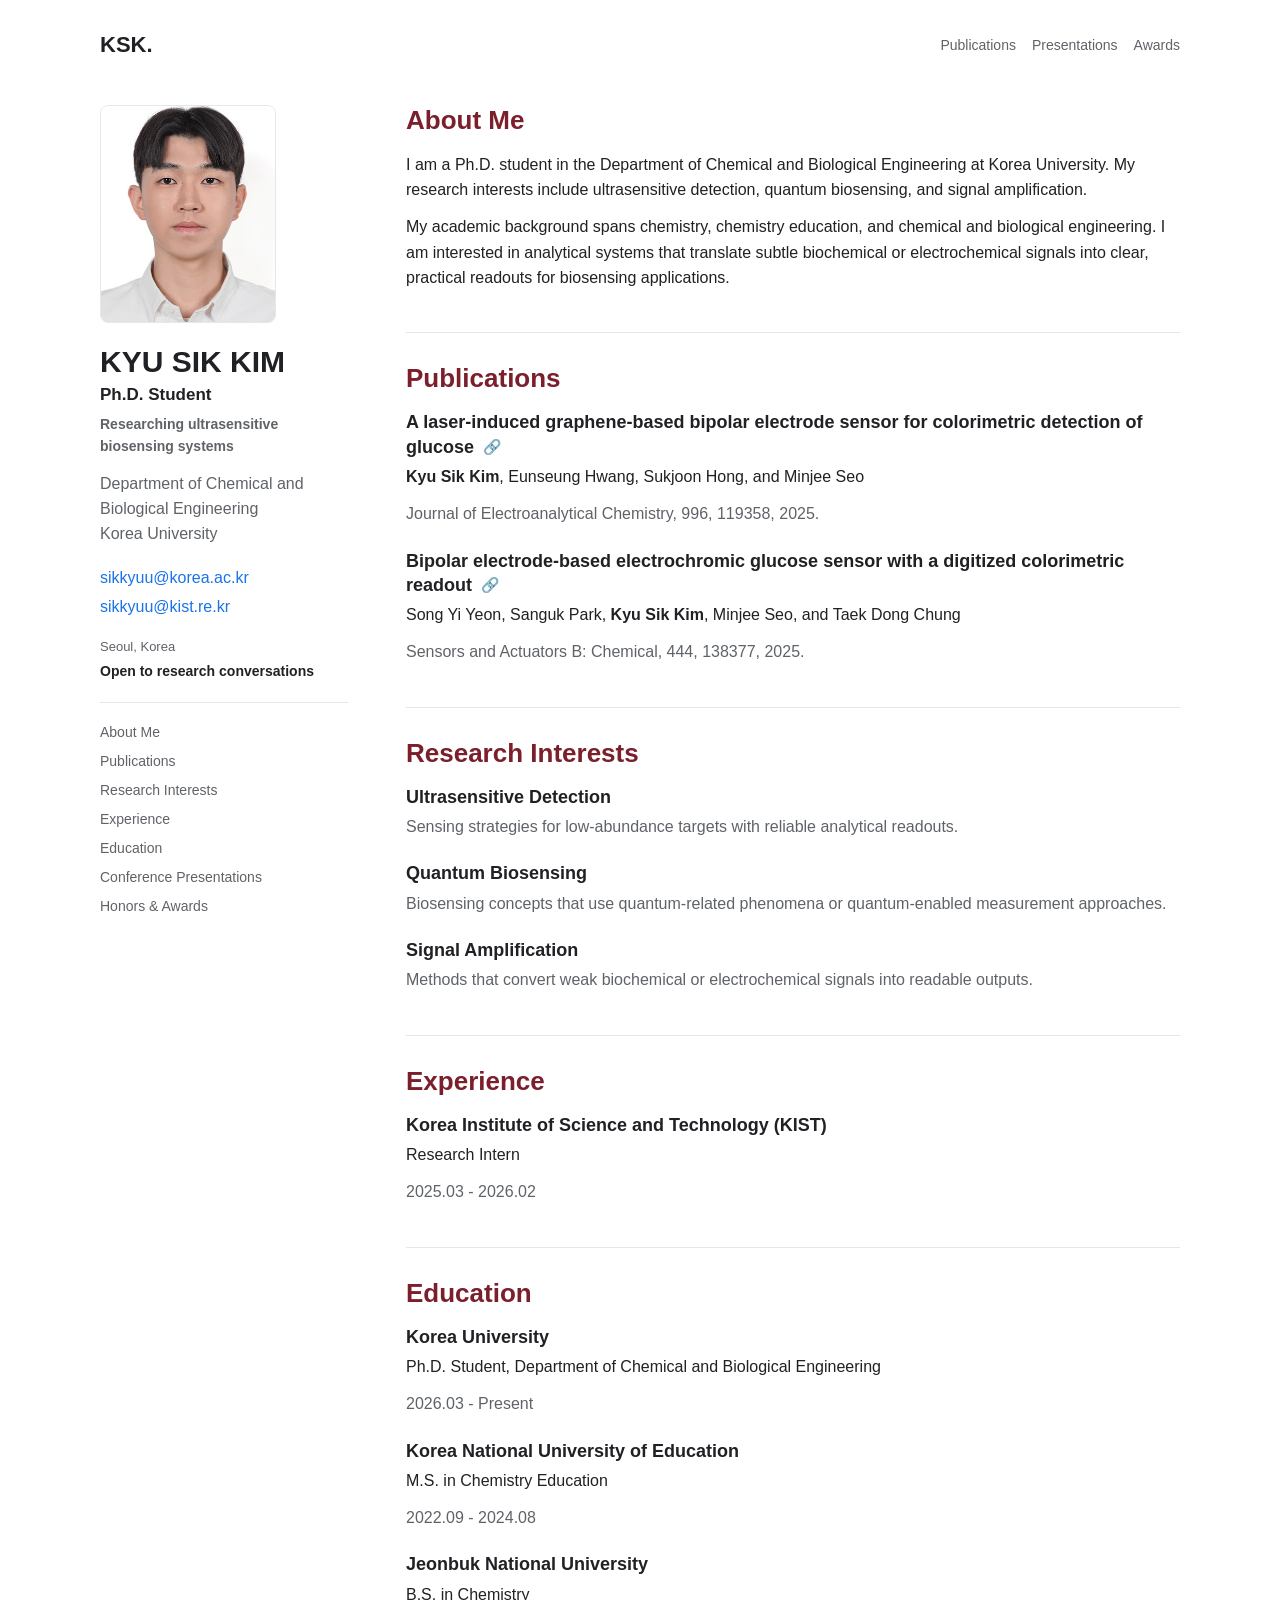
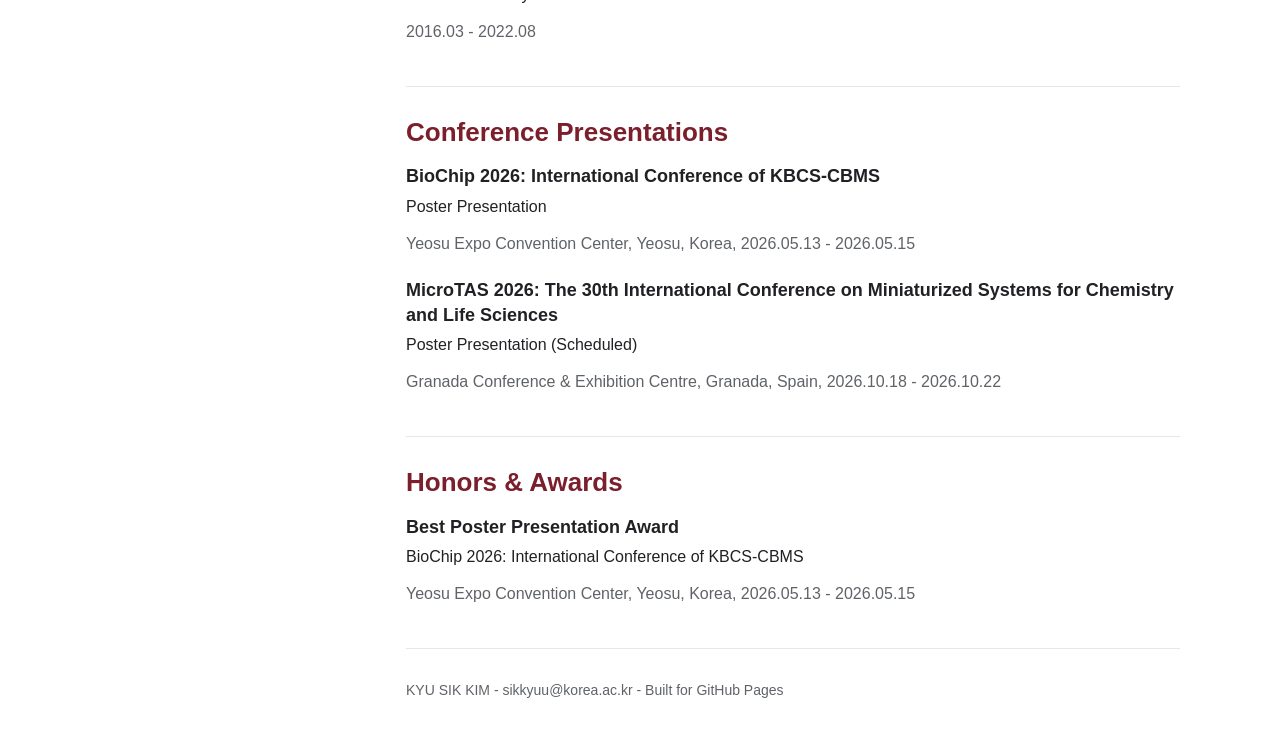
==== commit b9908f39: "Revert "Add study notes page" This reverts commit 4bd1cb6a220a28bfae7390c18fa6aeef41bdd0ca." ====
--- a/index.html
+++ b/index.html
@@ -1,37 +1,36 @@
-﻿<!doctype html>
-<html lang="en">
-  <head>
-    <meta charset="utf-8" />
-    <meta name="viewport" content="width=device-width, initial-scale=1" />
-    <title>KYU SIK KIM | Academic Homepage</title>
-    <meta
-      name="description"
-      content="Academic homepage of KYU SIK KIM, a Ph.D. student at Korea University working on ultrasensitive detection, quantum biosensing, and signal amplification."
-    />
-    <link rel="stylesheet" href="styles.css" />
-  </head>
+﻿<!doctype html>
+<html lang="en">
+  <head>
+    <meta charset="utf-8" />
+    <meta name="viewport" content="width=device-width, initial-scale=1" />
+    <title>KYU SIK KIM | Academic Homepage</title>
+    <meta
+      name="description"
+      content="Academic homepage of KYU SIK KIM, a Ph.D. student at Korea University working on ultrasensitive detection, quantum biosensing, and signal amplification."
+    />
+    <link rel="stylesheet" href="styles.css" />
+  </head>
   <body>
     <header class="site-topbar">
       <a class="topbrand" href="#about">KSK.</a>
       <nav class="topnav" aria-label="Top navigation">
-        <a href="study/">Study Notes</a>
         <a href="#publications">Publications</a>
         <a href="#presentations">Presentations</a>
         <a href="#awards">Awards</a>
       </nav>
     </header>
 
-    <main class="page-shell">
-      <aside class="profile-sidebar" aria-label="Profile">
-        <img class="profile-photo" src="assets/kyu-sik-kim.jpg?v=20260728" alt="KYU SIK KIM profile photo" />
-        <h1>KYU SIK KIM</h1>
+    <main class="page-shell">
+      <aside class="profile-sidebar" aria-label="Profile">
+        <img class="profile-photo" src="assets/kyu-sik-kim.jpg?v=20260728" alt="KYU SIK KIM profile photo" />
+        <h1>KYU SIK KIM</h1>
         <p class="role">Ph.D. Student</p>
         <p class="tagline">Researching ultrasensitive biosensing systems</p>
-        <p class="affiliation">Department of Chemical and Biological Engineering<br />Korea University</p>
-
-        <div class="contact-links">
-          <a href="mailto:sikkyuu@korea.ac.kr">sikkyuu@korea.ac.kr</a>
-          <a href="mailto:sikkyuu@kist.re.kr">sikkyuu@kist.re.kr</a>
+        <p class="affiliation">Department of Chemical and Biological Engineering<br />Korea University</p>
+
+        <div class="contact-links">
+          <a href="mailto:sikkyuu@korea.ac.kr">sikkyuu@korea.ac.kr</a>
+          <a href="mailto:sikkyuu@kist.re.kr">sikkyuu@kist.re.kr</a>
         </div>
 
         <div class="profile-status">
@@ -39,123 +38,120 @@
           <strong>Open to research conversations</strong>
         </div>
 
-        <nav class="sidebar-nav" aria-label="Section navigation">
-          <a href="study/">Study Notes</a>
-          <a href="#about">About Me</a>
-        <a href="#publications">Publications</a>
-          <a href="#research">Research Interests</a>
-          <a href="#experience">Experience</a>
-          <a href="#education">Education</a>
-          <a href="#presentations">Conference Presentations</a>
-          <a href="#awards">Honors & Awards</a>
-        </nav>
-      </aside>
-
-      <section class="content-column">
-        <section class="content-section" id="about">
-          <h2>About Me</h2>
-          <p>
-            I am a Ph.D. student in the Department of Chemical and Biological
-            Engineering at Korea University. My research interests include
-            ultrasensitive detection, quantum biosensing, and signal amplification.
-          </p>
-          <p>
-            My academic background spans chemistry, chemistry education, and chemical
-            and biological engineering. I am interested in analytical systems that
-            translate subtle biochemical or electrochemical signals into clear,
-            practical readouts for biosensing applications.
-          </p>
-        </section>
-
-        <section class="content-section" id="publications">
-          <h2>Publications</h2>
-
-          <article class="entry">
-            <h3>A laser-induced graphene-based bipolar electrode sensor for colorimetric detection of glucose <a class="doi-link" href="https://doi.org/10.1016/j.jelechem.2025.119358" aria-label="DOI for laser-induced graphene-based bipolar electrode sensor">🔗</a></h3>
-            <p class="meta"><strong>Kyu Sik Kim</strong>, Eunseung Hwang, Sukjoon Hong, and Minjee Seo</p>
+        <nav class="sidebar-nav" aria-label="Section navigation">
+          <a href="#about">About Me</a>
+          <a href="#publications">Publications</a>
+          <a href="#research">Research Interests</a>
+          <a href="#experience">Experience</a>
+          <a href="#education">Education</a>
+          <a href="#presentations">Conference Presentations</a>
+          <a href="#awards">Honors & Awards</a>
+        </nav>
+      </aside>
+
+      <section class="content-column">
+        <section class="content-section" id="about">
+          <h2>About Me</h2>
+          <p>
+            I am a Ph.D. student in the Department of Chemical and Biological
+            Engineering at Korea University. My research interests include
+            ultrasensitive detection, quantum biosensing, and signal amplification.
+          </p>
+          <p>
+            My academic background spans chemistry, chemistry education, and chemical
+            and biological engineering. I am interested in analytical systems that
+            translate subtle biochemical or electrochemical signals into clear,
+            practical readouts for biosensing applications.
+          </p>
+        </section>
+
+        <section class="content-section" id="publications">
+          <h2>Publications</h2>
+
+          <article class="entry">
+            <h3>A laser-induced graphene-based bipolar electrode sensor for colorimetric detection of glucose <a class="doi-link" href="https://doi.org/10.1016/j.jelechem.2025.119358" aria-label="DOI for laser-induced graphene-based bipolar electrode sensor">🔗</a></h3>
+            <p class="meta"><strong>Kyu Sik Kim</strong>, Eunseung Hwang, Sukjoon Hong, and Minjee Seo</p>
             <p class="description">Journal of Electroanalytical Chemistry, 996, 119358, 2025.</p>
-          </article>
-
-          <article class="entry">
-            <h3>Bipolar electrode-based electrochromic glucose sensor with a digitized colorimetric readout <a class="doi-link" href="https://doi.org/10.1016/j.snb.2025.138377" aria-label="DOI for bipolar electrode-based electrochromic glucose sensor">🔗</a></h3>
-            <p class="meta">Song Yi Yeon, Sanguk Park, <strong>Kyu Sik Kim</strong>, Minjee Seo, and Taek Dong Chung</p>
+          </article>
+
+          <article class="entry">
+            <h3>Bipolar electrode-based electrochromic glucose sensor with a digitized colorimetric readout <a class="doi-link" href="https://doi.org/10.1016/j.snb.2025.138377" aria-label="DOI for bipolar electrode-based electrochromic glucose sensor">🔗</a></h3>
+            <p class="meta">Song Yi Yeon, Sanguk Park, <strong>Kyu Sik Kim</strong>, Minjee Seo, and Taek Dong Chung</p>
             <p class="description">Sensors and Actuators B: Chemical, 444, 138377, 2025.</p>
-          </article>
-        </section>
-
-        <section class="content-section" id="research">
-          <h2>Research Interests</h2>
-          <article class="entry research-entry">
-            <h3>Ultrasensitive Detection</h3>
-            <p class="description">Sensing strategies for low-abundance targets with reliable analytical readouts.</p>
-          </article>
-          <article class="entry research-entry">
-            <h3>Quantum Biosensing</h3>
-            <p class="description">Biosensing concepts that use quantum-related phenomena or quantum-enabled measurement approaches.</p>
-          </article>
-          <article class="entry research-entry">
-            <h3>Signal Amplification</h3>
-            <p class="description">Methods that convert weak biochemical or electrochemical signals into readable outputs.</p>
-          </article>
-        </section>
-
-        <section class="content-section" id="experience">
-          <h2>Experience</h2>
-          <article class="entry">
-            <h3>Korea Institute of Science and Technology (KIST)</h3>
-            <p class="meta">Research Intern</p>
-            <p class="description">2025.03 - 2026.02</p>
-          </article>
-        </section>
-
-        <section class="content-section" id="education">
-          <h2>Education</h2>
-          <article class="entry">
-            <h3>Korea University</h3>
-            <p class="meta">Ph.D. Student, Department of Chemical and Biological Engineering</p>
-            <p class="description">2026.03 - Present</p>
-          </article>
-          <article class="entry">
-            <h3>Korea National University of Education</h3>
-            <p class="meta">M.S. in Chemistry Education</p>
-            <p class="description">2022.09 - 2024.08</p>
-          </article>
-          <article class="entry">
-            <h3>Jeonbuk National University</h3>
-            <p class="meta">B.S. in Chemistry</p>
-            <p class="description">2016.03 - 2022.08</p>
-          </article>
-        </section>
-
-        <section class="content-section" id="presentations">
-          <h2>Conference Presentations</h2>
-          <article class="entry">
-            <h3>BioChip 2026: International Conference of KBCS-CBMS</h3>
-            <p class="meta">Poster Presentation</p>
-            <p class="description">Yeosu Expo Convention Center, Yeosu, Korea, 2026.05.13 - 2026.05.15</p>
-          </article>
-          <article class="entry">
-            <h3>MicroTAS 2026: The 30th International Conference on Miniaturized Systems for Chemistry and Life Sciences</h3>
-            <p class="meta">Poster Presentation (Scheduled)</p>
-            <p class="description">Granada Conference & Exhibition Centre, Granada, Spain, 2026.10.18 - 2026.10.22</p>
-          </article>
-        </section>
-
-        <section class="content-section" id="awards">
-          <h2>Honors & Awards</h2>
-          <article class="entry">
-            <h3>Best Poster Presentation Award</h3>
-            <p class="meta">BioChip 2026: International Conference of KBCS-CBMS</p>
-            <p class="description">Yeosu Expo Convention Center, Yeosu, Korea, 2026.05.13 - 2026.05.15</p>
-          </article>
-        </section>
-
-        <footer class="site-footer">
-          <p>KYU SIK KIM - sikkyuu@korea.ac.kr - Built for GitHub Pages</p>
-        </footer>
-      </section>
-    </main>
-  </body>
+          </article>
+        </section>
+
+        <section class="content-section" id="research">
+          <h2>Research Interests</h2>
+          <article class="entry research-entry">
+            <h3>Ultrasensitive Detection</h3>
+            <p class="description">Sensing strategies for low-abundance targets with reliable analytical readouts.</p>
+          </article>
+          <article class="entry research-entry">
+            <h3>Quantum Biosensing</h3>
+            <p class="description">Biosensing concepts that use quantum-related phenomena or quantum-enabled measurement approaches.</p>
+          </article>
+          <article class="entry research-entry">
+            <h3>Signal Amplification</h3>
+            <p class="description">Methods that convert weak biochemical or electrochemical signals into readable outputs.</p>
+          </article>
+        </section>
+
+        <section class="content-section" id="experience">
+          <h2>Experience</h2>
+          <article class="entry">
+            <h3>Korea Institute of Science and Technology (KIST)</h3>
+            <p class="meta">Research Intern</p>
+            <p class="description">2025.03 - 2026.02</p>
+          </article>
+        </section>
+
+        <section class="content-section" id="education">
+          <h2>Education</h2>
+          <article class="entry">
+            <h3>Korea University</h3>
+            <p class="meta">Ph.D. Student, Department of Chemical and Biological Engineering</p>
+            <p class="description">2026.03 - Present</p>
+          </article>
+          <article class="entry">
+            <h3>Korea National University of Education</h3>
+            <p class="meta">M.S. in Chemistry Education</p>
+            <p class="description">2022.09 - 2024.08</p>
+          </article>
+          <article class="entry">
+            <h3>Jeonbuk National University</h3>
+            <p class="meta">B.S. in Chemistry</p>
+            <p class="description">2016.03 - 2022.08</p>
+          </article>
+        </section>
+
+        <section class="content-section" id="presentations">
+          <h2>Conference Presentations</h2>
+          <article class="entry">
+            <h3>BioChip 2026: International Conference of KBCS-CBMS</h3>
+            <p class="meta">Poster Presentation</p>
+            <p class="description">Yeosu Expo Convention Center, Yeosu, Korea, 2026.05.13 - 2026.05.15</p>
+          </article>
+          <article class="entry">
+            <h3>MicroTAS 2026: The 30th International Conference on Miniaturized Systems for Chemistry and Life Sciences</h3>
+            <p class="meta">Poster Presentation (Scheduled)</p>
+            <p class="description">Granada Conference & Exhibition Centre, Granada, Spain, 2026.10.18 - 2026.10.22</p>
+          </article>
+        </section>
+
+        <section class="content-section" id="awards">
+          <h2>Honors & Awards</h2>
+          <article class="entry">
+            <h3>Best Poster Presentation Award</h3>
+            <p class="meta">BioChip 2026: International Conference of KBCS-CBMS</p>
+            <p class="description">Yeosu Expo Convention Center, Yeosu, Korea, 2026.05.13 - 2026.05.15</p>
+          </article>
+        </section>
+
+        <footer class="site-footer">
+          <p>KYU SIK KIM - sikkyuu@korea.ac.kr - Built for GitHub Pages</p>
+        </footer>
+      </section>
+    </main>
+  </body>
 </html>
-
-
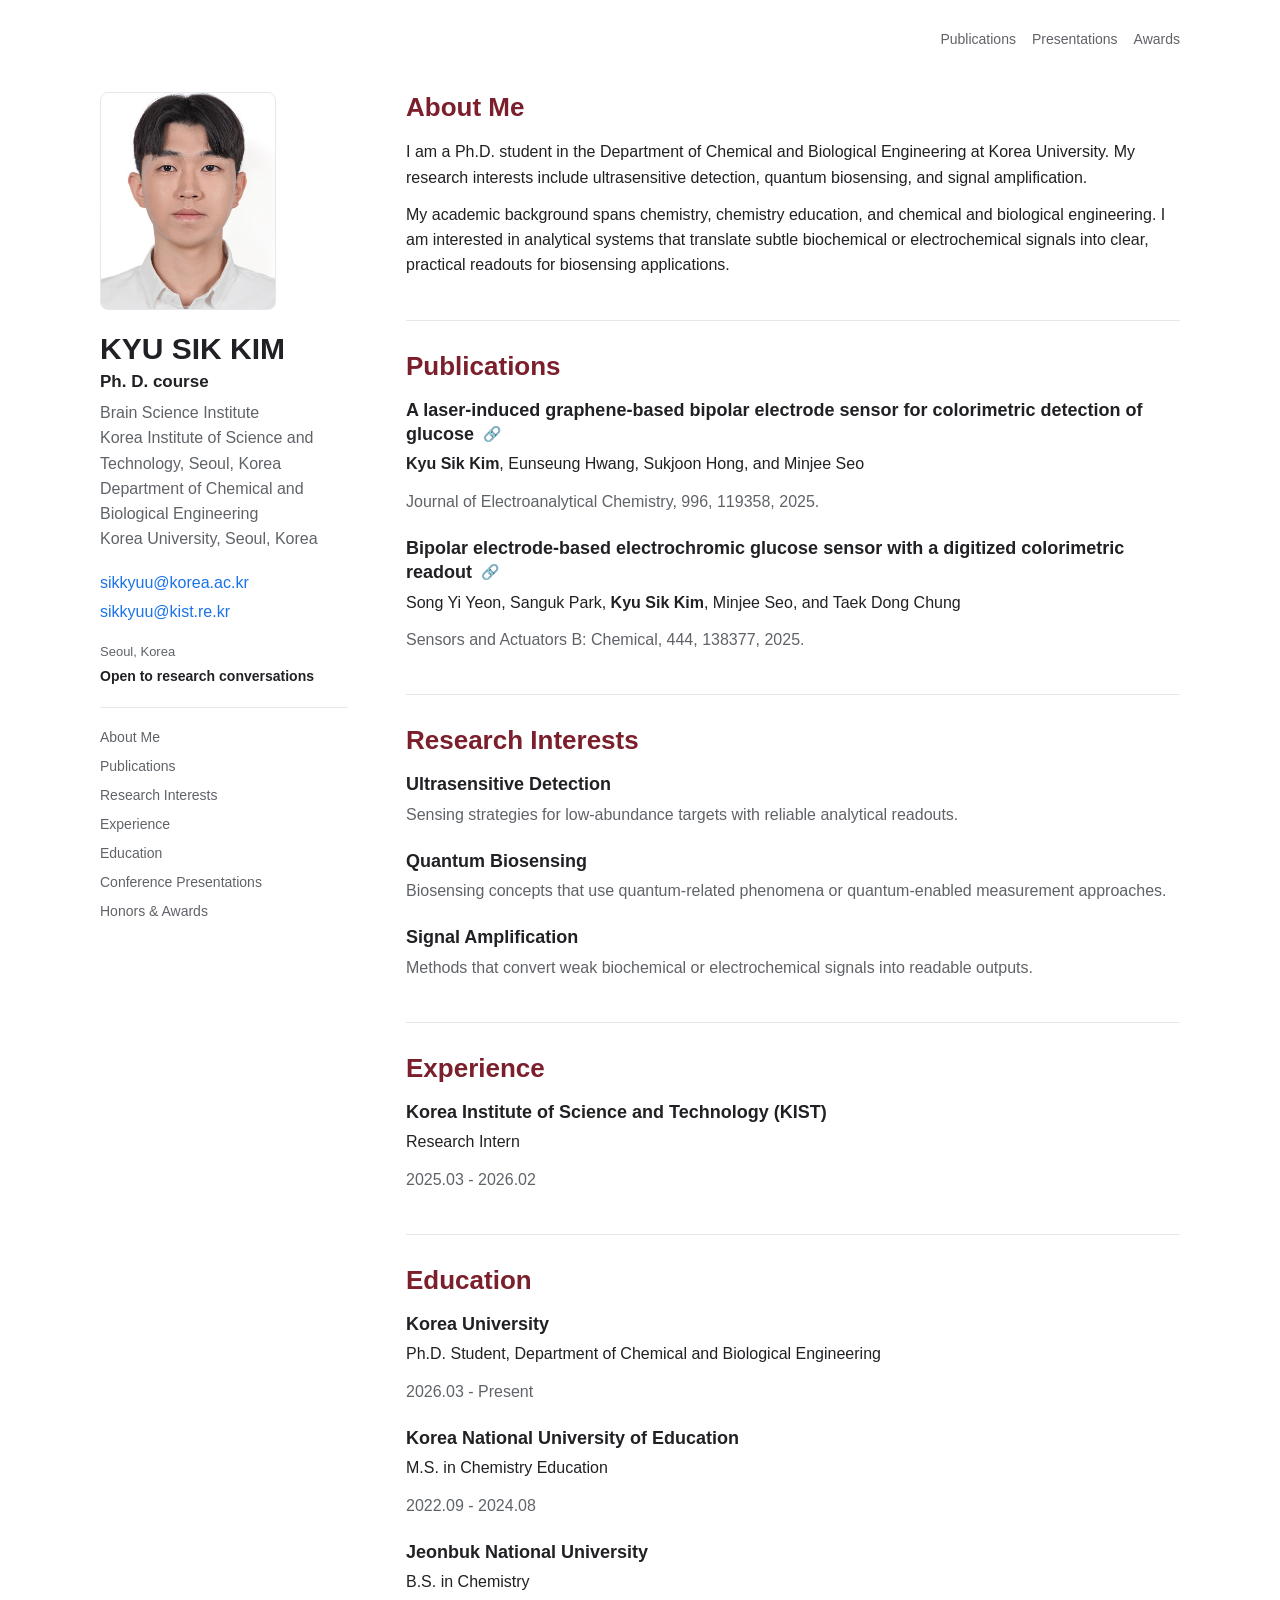
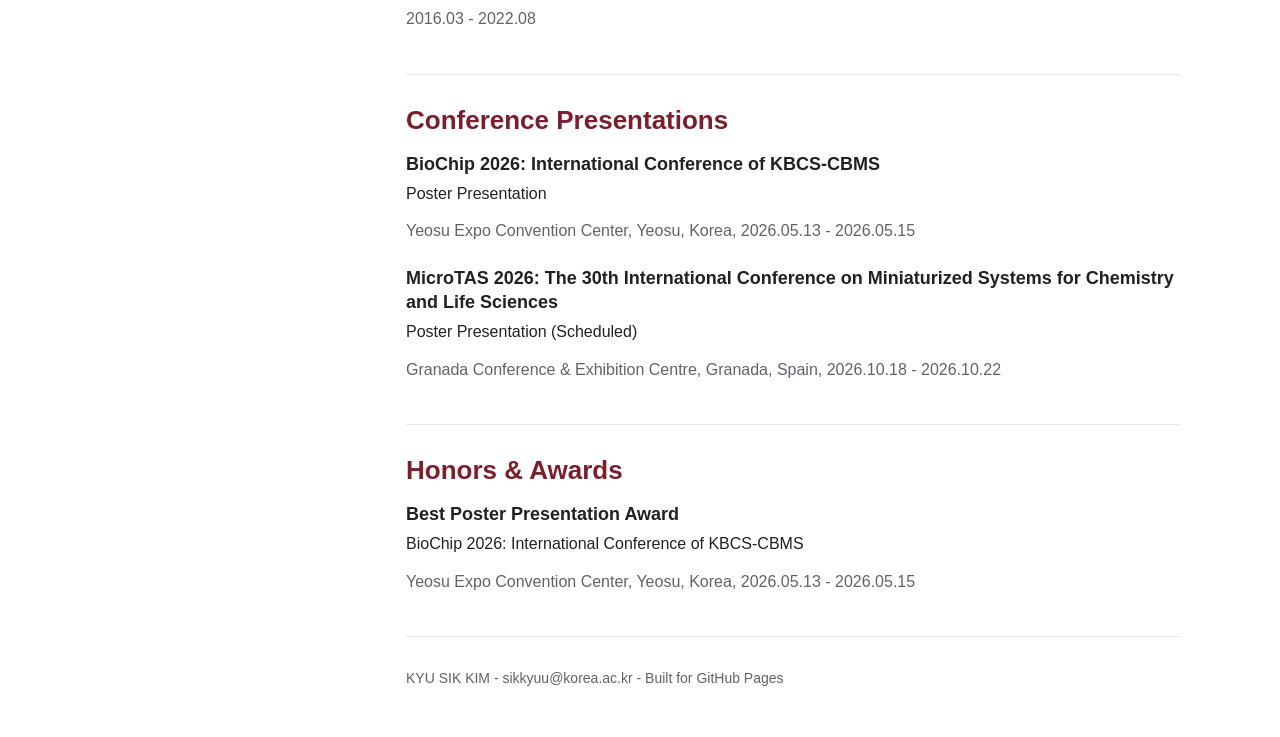
==== commit b3b71c8f: "Update profile affiliation" ====
--- a/index.html
+++ b/index.html
@@ -12,7 +12,6 @@
   </head>
   <body>
     <header class="site-topbar">
-      <a class="topbrand" href="#about">KSK.</a>
       <nav class="topnav" aria-label="Top navigation">
         <a href="#publications">Publications</a>
         <a href="#presentations">Presentations</a>
@@ -24,9 +23,8 @@
       <aside class="profile-sidebar" aria-label="Profile">
         <img class="profile-photo" src="assets/kyu-sik-kim.jpg?v=20260728" alt="KYU SIK KIM profile photo" />
         <h1>KYU SIK KIM</h1>
-        <p class="role">Ph.D. Student</p>
-        <p class="tagline">Researching ultrasensitive biosensing systems</p>
-        <p class="affiliation">Department of Chemical and Biological Engineering<br />Korea University</p>
+        <p class="role">Ph. D. course</p>
+        <p class="affiliation">Brain Science Institute<br />Korea Institute of Science and Technology, Seoul, Korea<br />Department of Chemical and Biological Engineering<br />Korea University, Seoul, Korea</p>
 
         <div class="contact-links">
           <a href="mailto:sikkyuu@korea.ac.kr">sikkyuu@korea.ac.kr</a>
--- a/styles.css
+++ b/styles.css
@@ -37,7 +37,7 @@
 .site-topbar {
   display: flex;
   align-items: center;
-  justify-content: space-between;
+  justify-content: flex-end;
   width: min(1080px, calc(100% - 44px));
   margin: 0 auto;
   padding: 28px 0 8px;
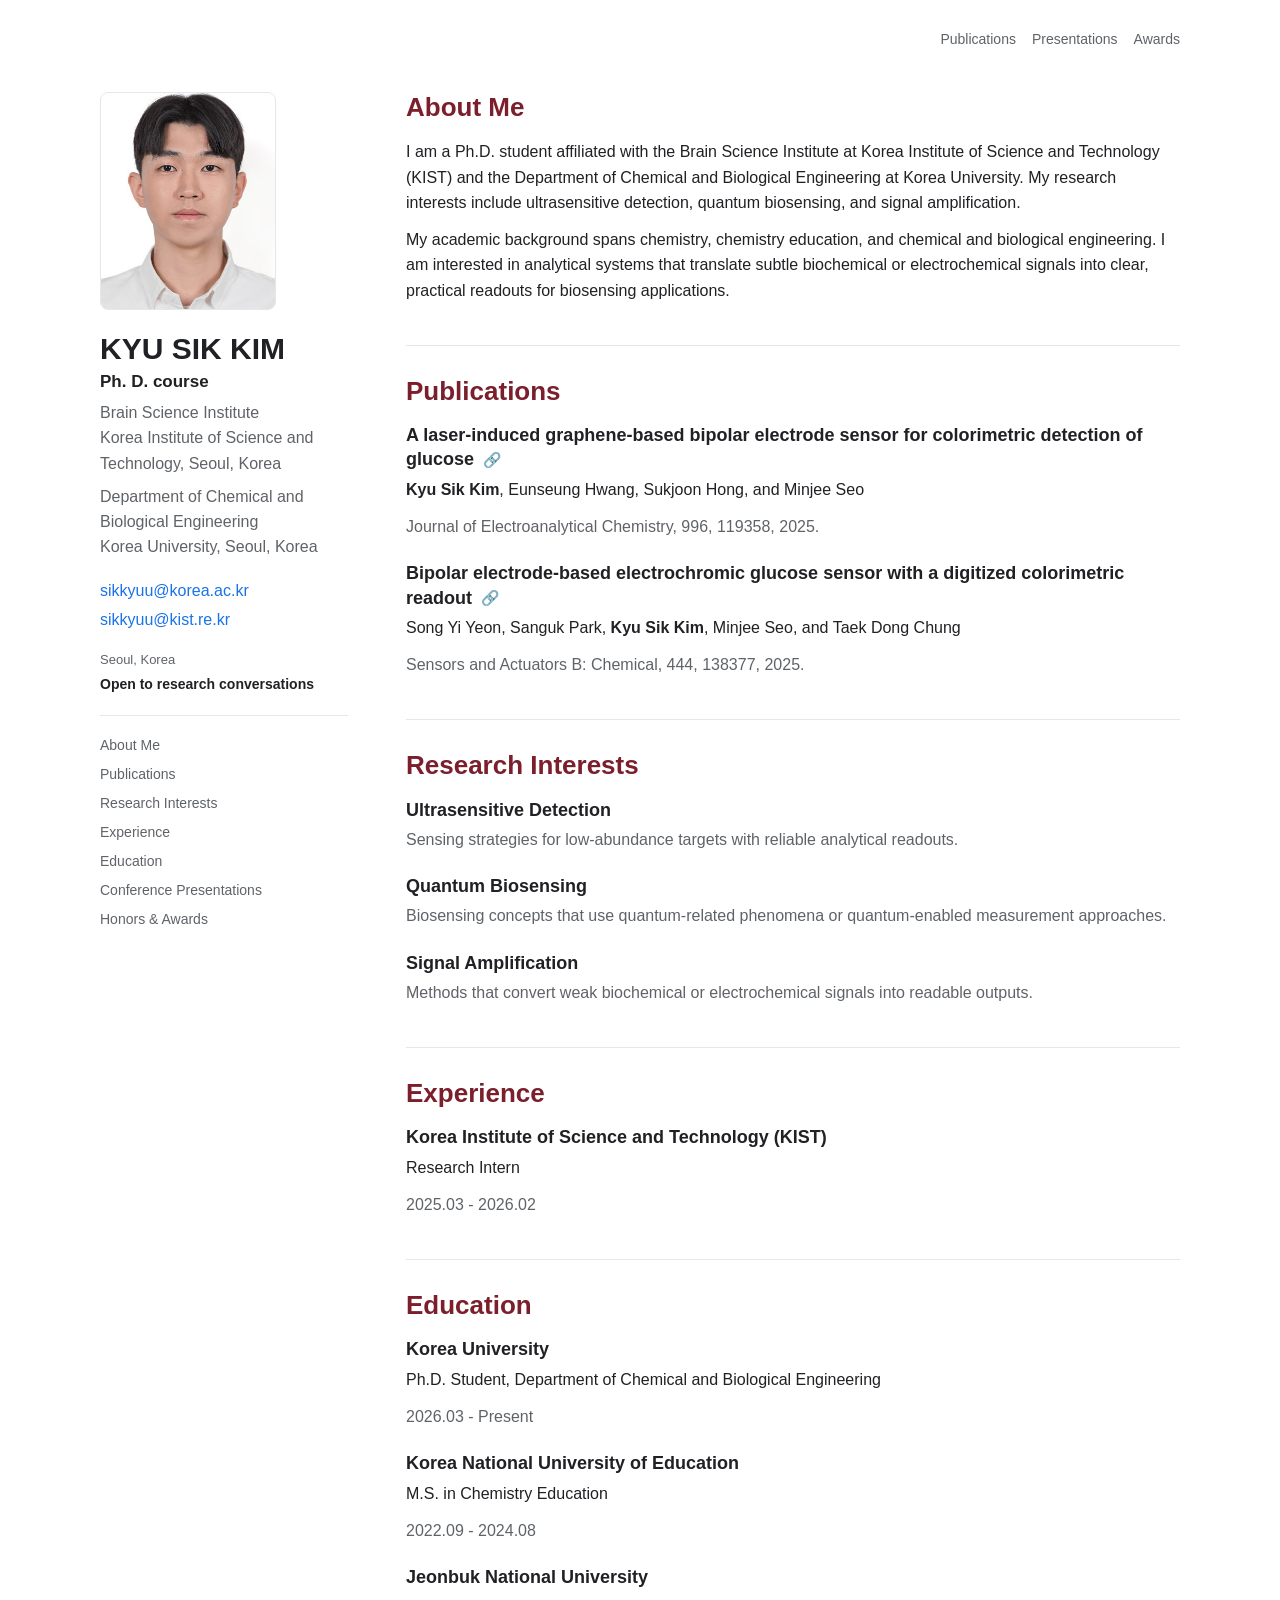
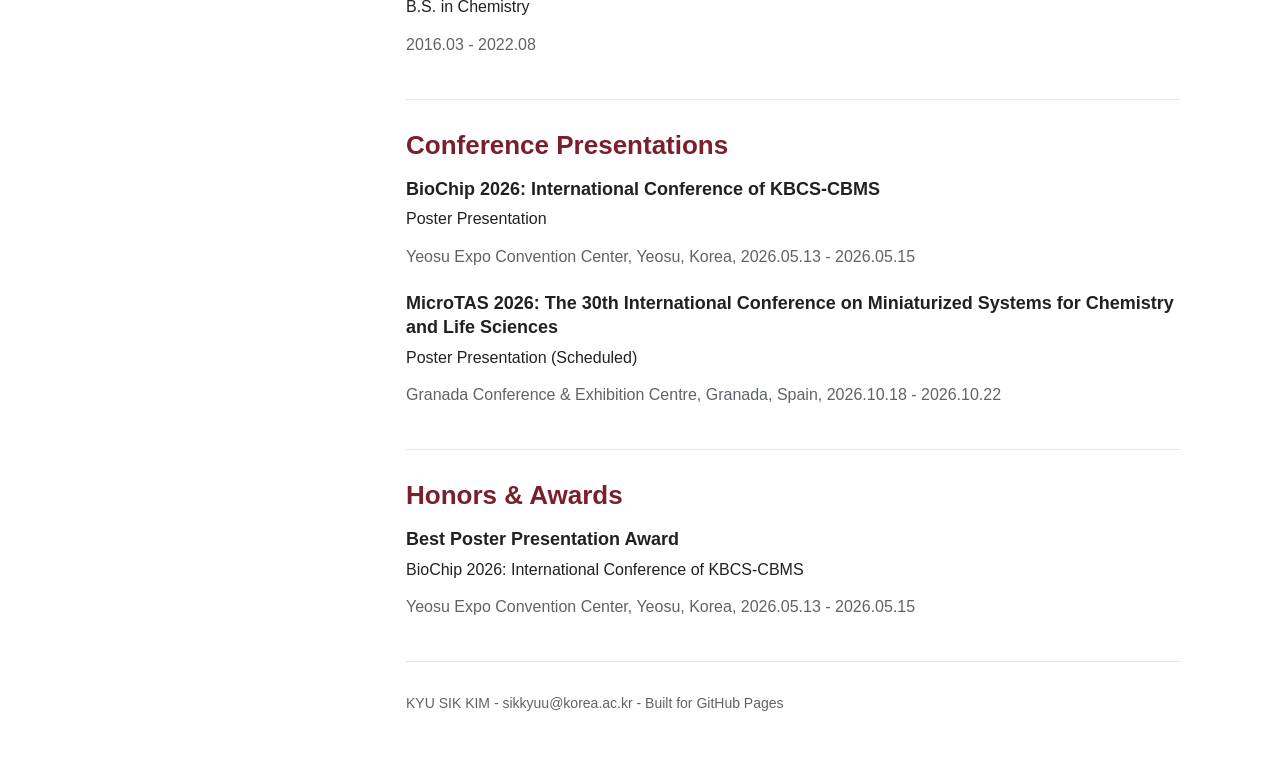
==== commit 7bc1e5ed: "Clarify dual affiliation" ====
--- a/index.html
+++ b/index.html
@@ -6,7 +6,7 @@
     <title>KYU SIK KIM | Academic Homepage</title>
     <meta
       name="description"
-      content="Academic homepage of KYU SIK KIM, a Ph.D. student at Korea University working on ultrasensitive detection, quantum biosensing, and signal amplification."
+      content="Academic homepage of KYU SIK KIM, affiliated with the Brain Science Institute at KIST and the Department of Chemical and Biological Engineering at Korea University."
     />
     <link rel="stylesheet" href="styles.css" />
   </head>
@@ -24,7 +24,7 @@
         <img class="profile-photo" src="assets/kyu-sik-kim.jpg?v=20260728" alt="KYU SIK KIM profile photo" />
         <h1>KYU SIK KIM</h1>
         <p class="role">Ph. D. course</p>
-        <p class="affiliation">Brain Science Institute<br />Korea Institute of Science and Technology, Seoul, Korea<br />Department of Chemical and Biological Engineering<br />Korea University, Seoul, Korea</p>
+        <p class="affiliation"><span>Brain Science Institute</span><span>Korea Institute of Science and Technology, Seoul, Korea</span><span>Department of Chemical and Biological Engineering</span><span>Korea University, Seoul, Korea</span></p>
 
         <div class="contact-links">
           <a href="mailto:sikkyuu@korea.ac.kr">sikkyuu@korea.ac.kr</a>
@@ -51,9 +51,7 @@
         <section class="content-section" id="about">
           <h2>About Me</h2>
           <p>
-            I am a Ph.D. student in the Department of Chemical and Biological
-            Engineering at Korea University. My research interests include
-            ultrasensitive detection, quantum biosensing, and signal amplification.
+            I am a Ph.D. student affiliated with the Brain Science Institute at Korea Institute of Science and Technology (KIST) and the Department of Chemical and Biological Engineering at Korea University. My research interests include ultrasensitive detection, quantum biosensing, and signal amplification.
           </p>
           <p>
             My academic background spans chemistry, chemistry education, and chemical
--- a/styles.css
+++ b/styles.css
@@ -130,7 +130,16 @@
 
 .affiliation {
   margin-bottom: 18px;
-}
+}
+
+.affiliation span {
+  display: block;
+}
+
+.affiliation span:nth-child(2) {
+  margin-bottom: 8px;
+}
+
 
 .contact-links {
   display: grid;
